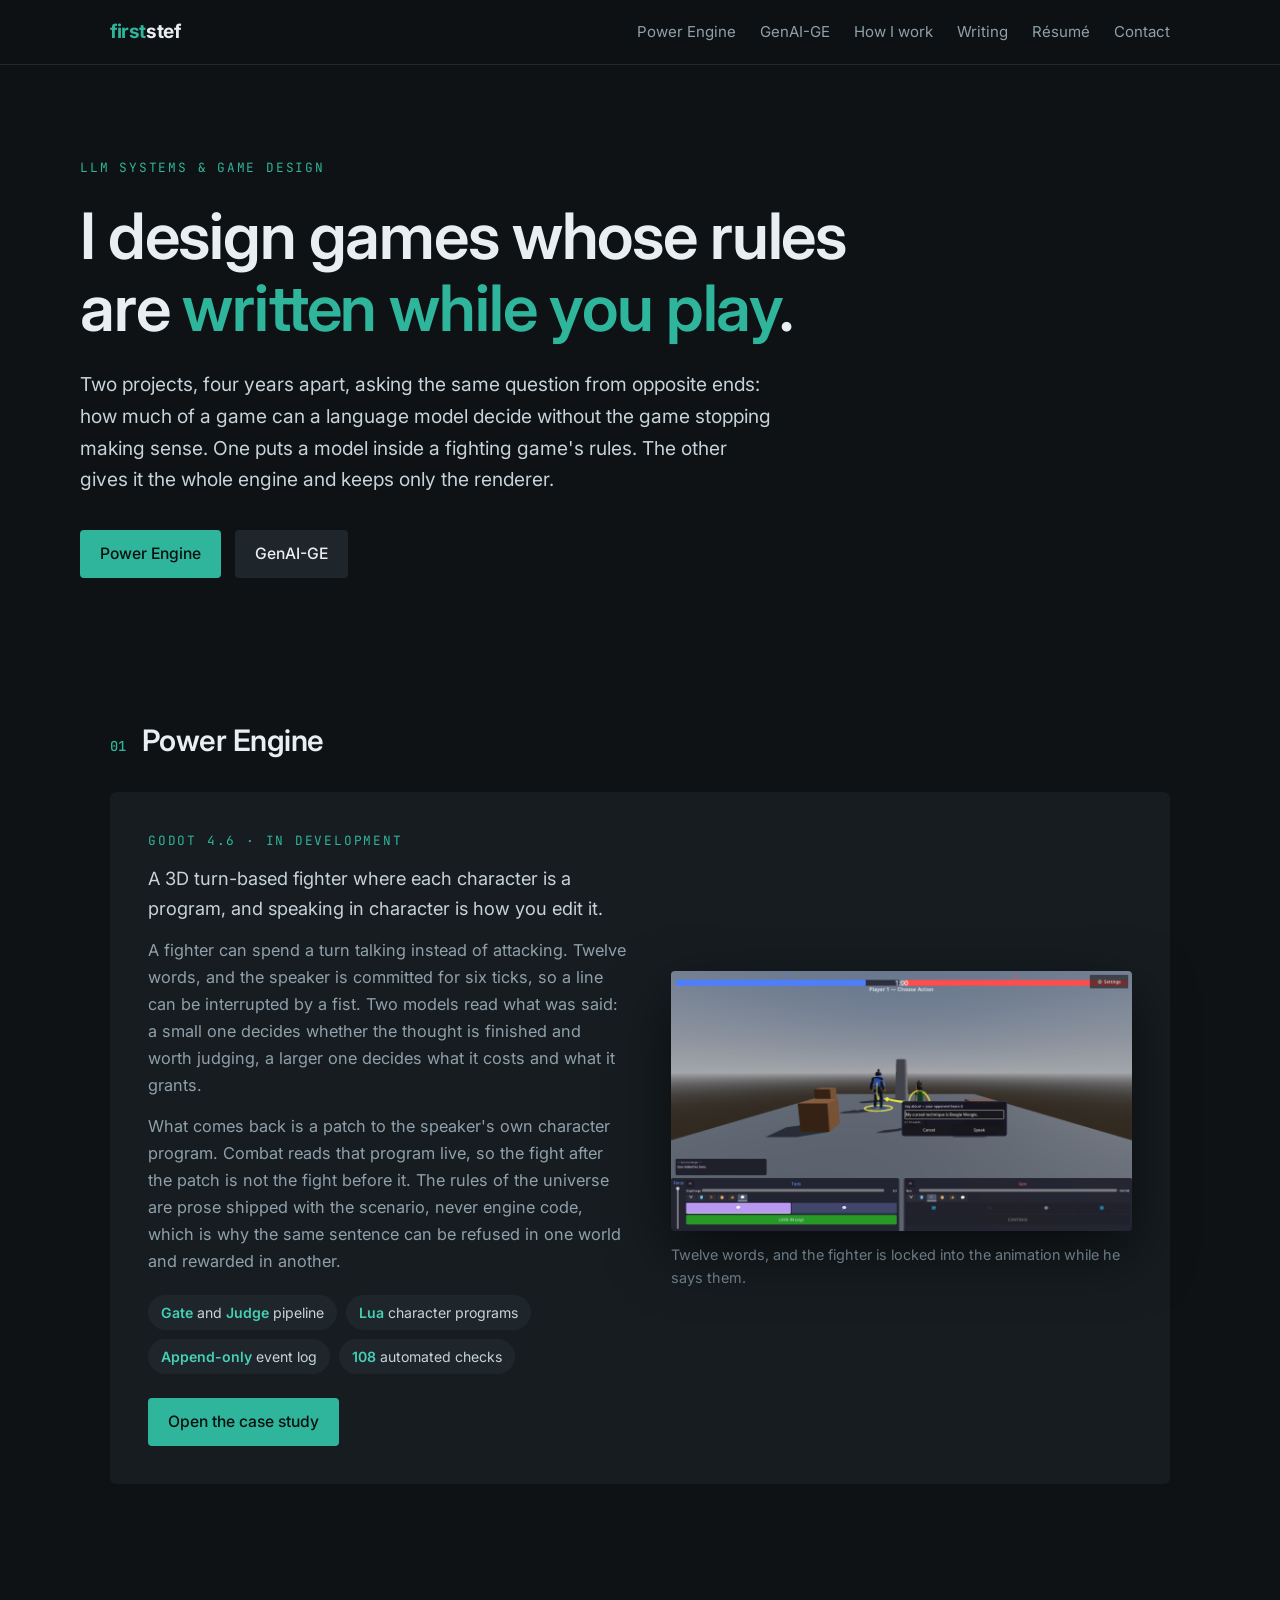
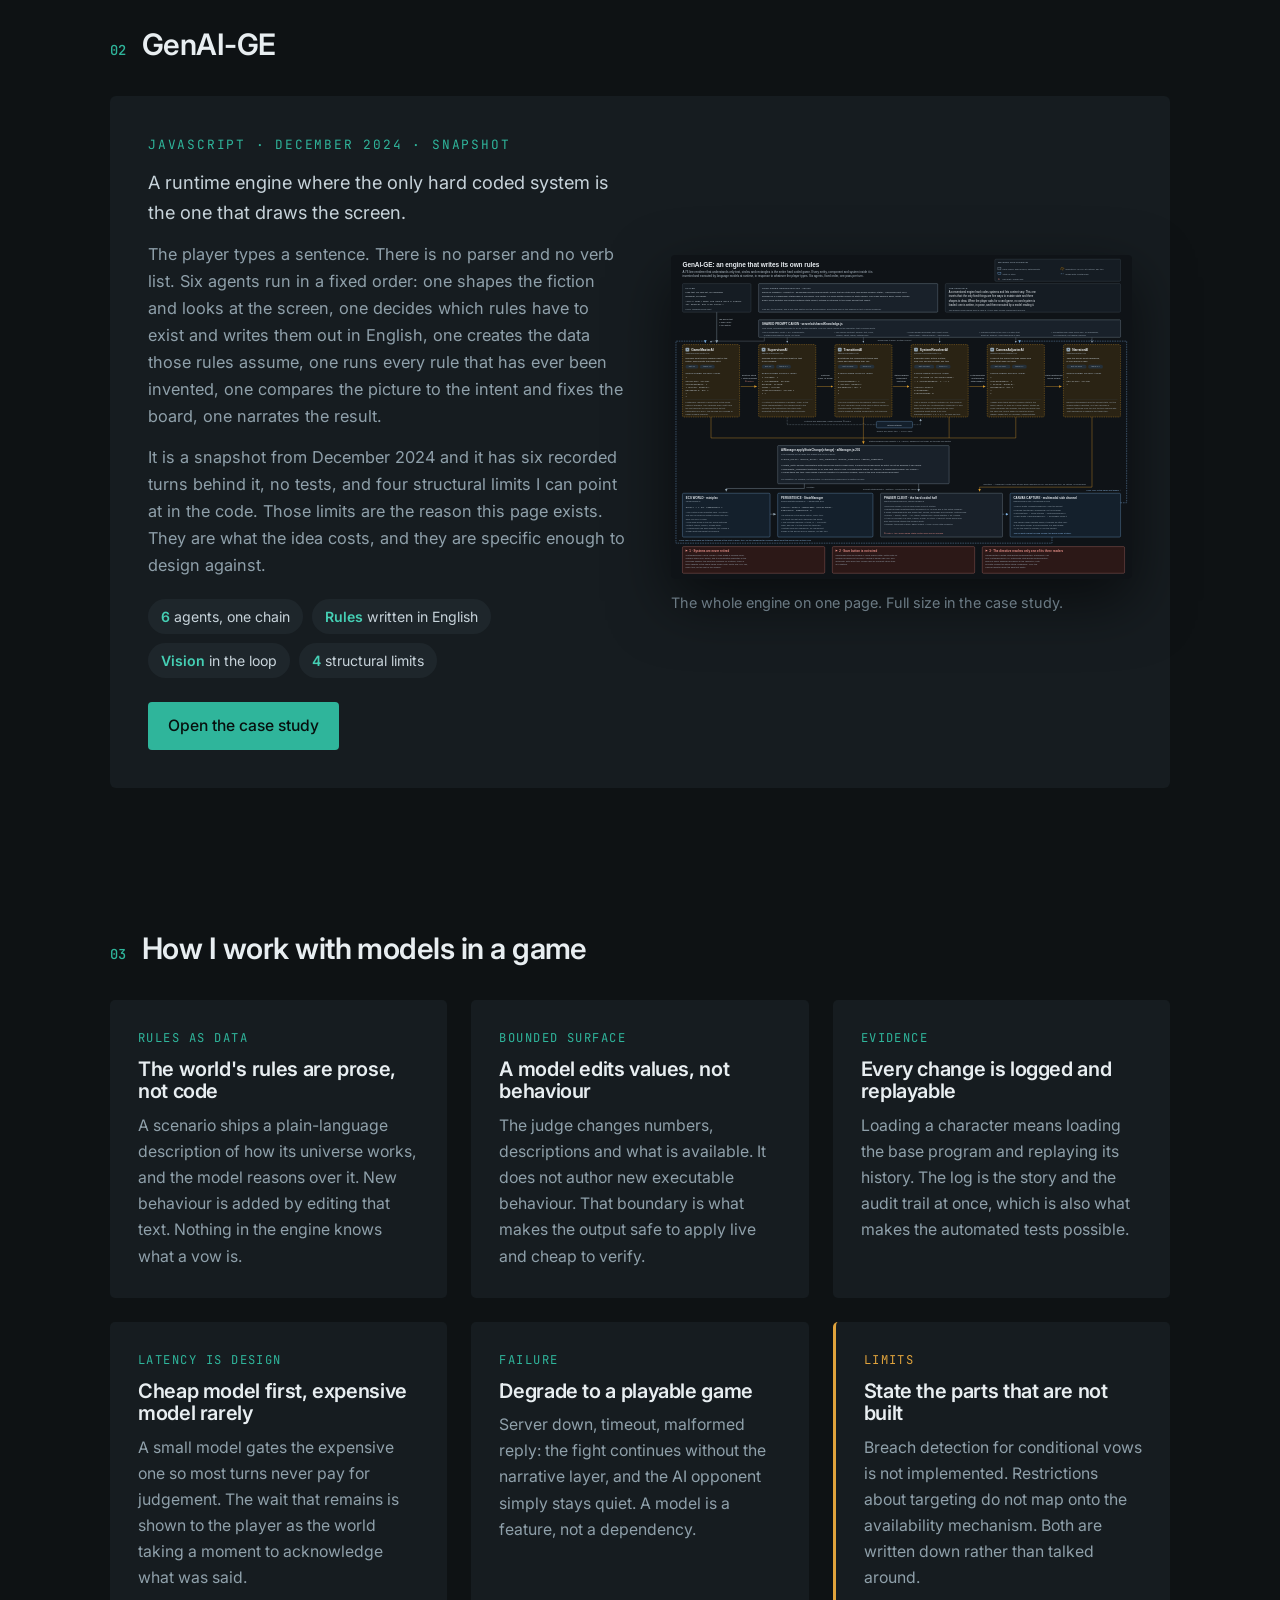
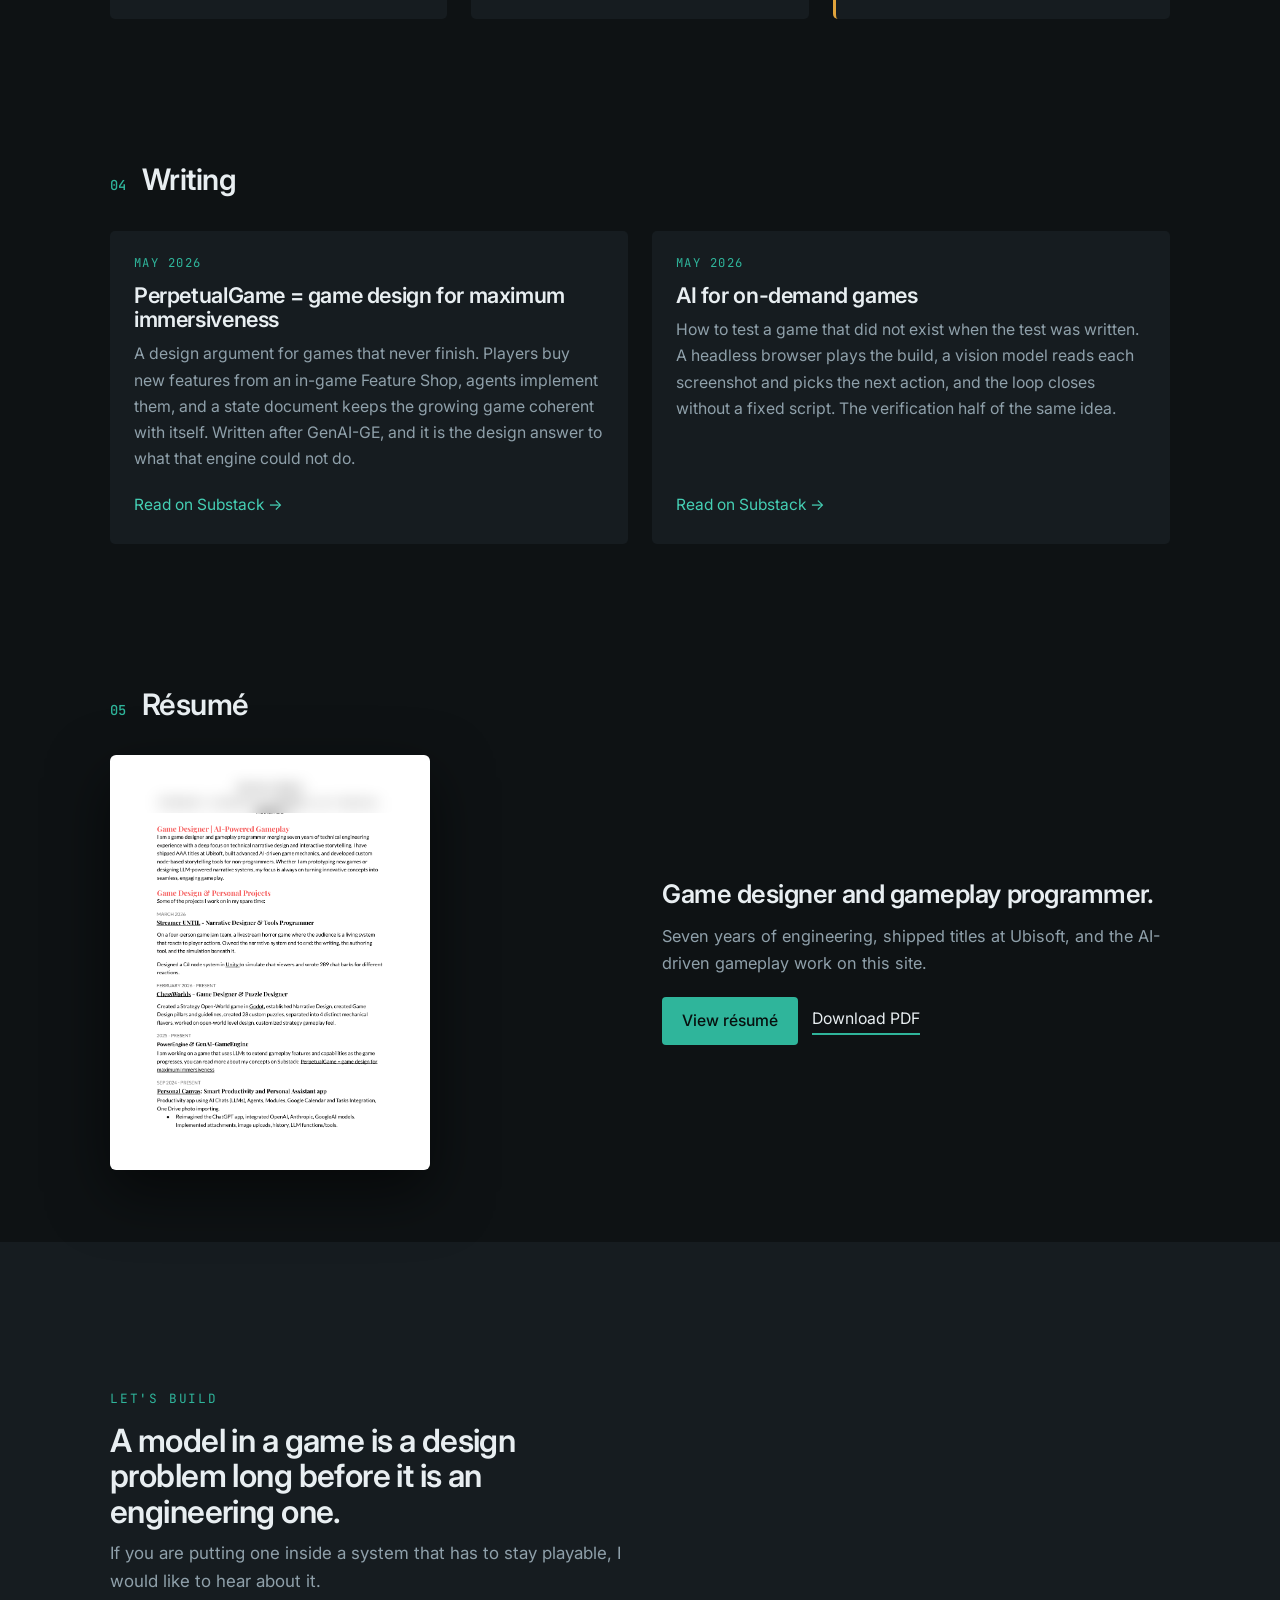
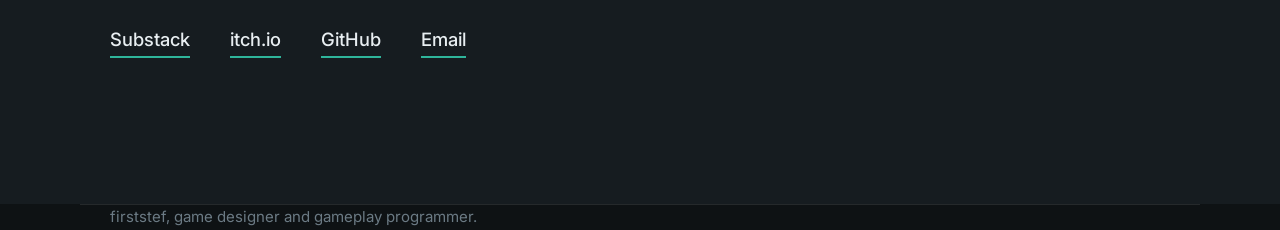
==== index.html @ dba8af65 "Initial commit: LLM and AI game design portfolio Two case studies. Power Engine, a turn-based fighte" ====
<!doctype html>
<html lang="en">
<head>
<meta charset="utf-8">
<meta name="viewport" content="width=device-width, initial-scale=1">
<title>firststef — LLM and AI game design</title>
<meta name="description" content="AI and LLM game design work by firststef. Power Engine, a fighter where a judge model rewrites a character mid fight, and GenAI-GE, a game engine where only rendering is hard coded.">
<link rel="icon" href="assets/favicon.svg" type="image/svg+xml">
<link rel="stylesheet" href="assets/style.css">
</head>
<body>

<div class="topbar">
  <div class="wrap">
    <span class="brand"><b>first</b>stef</span>
    <nav class="nav">
      <a href="#power-engine">Power Engine</a>
      <a href="#genai-ge">GenAI-GE</a>
      <a href="#approach">How I work</a>
      <a href="#writing">Writing</a>
      <a href="#resume">Résumé</a>
      <a href="#contact">Contact</a>
    </nav>
  </div>
</div>

<header class="hero wrap">
  <span class="kicker">LLM systems &amp; game design</span>
  <h1>I design games whose rules are <em>written while you play</em>.</h1>
  <p class="lede">Two projects, four years apart, asking the same question from opposite ends: how much of a game can a language model decide without the game stopping making sense. One puts a model inside a fighting game's rules. The other gives it the whole engine and keeps only the renderer.</p>
  <div class="cta">
    <a class="btn" href="power-engine/index.html">Power Engine</a>
    <a class="btn sub" href="genai-ge/index.html">GenAI-GE</a>
  </div>
</header>

<!-- 01 POWER ENGINE -->
<section id="power-engine">
  <div class="wrap">
    <div class="section-head"><span class="num">01</span><h2>Power Engine</h2></div>
    <div class="feature">
      <div class="ft-body">
        <span class="kicker">Godot 4.6 · in development</span>
        <p class="ft-lead">A 3D turn-based fighter where each character is a program, and speaking in character is how you edit it.</p>
        <p>A fighter can spend a turn talking instead of attacking. Twelve words, and the speaker is committed for six ticks, so a line can be interrupted by a fist. Two models read what was said: a small one decides whether the thought is finished and worth judging, a larger one decides what it costs and what it grants.</p>
        <p>What comes back is a patch to the speaker's own character program. Combat reads that program live, so the fight after the patch is not the fight before it. The rules of the universe are prose shipped with the scenario, never engine code, which is why the same sentence can be refused in one world and rewarded in another.</p>
        <div class="pill-row">
          <span class="pill"><b>Gate</b> and <b>Judge</b> pipeline</span>
          <span class="pill"><b>Lua</b> character programs</span>
          <span class="pill"><b>Append-only</b> event log</span>
          <span class="pill"><b>108</b> automated checks</span>
        </div>
        <a class="btn" href="power-engine/index.html">Open the case study</a>
      </div>
      <div class="ft-media">
        <img src="assets/img/power-engine/02-speech-input.png" alt="A fighter spends the turn speaking instead of attacking">
        <p class="ft-note">Twelve words, and the fighter is locked into the animation while he says them.</p>
      </div>
    </div>
  </div>
</section>

<!-- 02 GENAI-GE -->
<section id="genai-ge">
  <div class="wrap">
    <div class="section-head"><span class="num">02</span><h2>GenAI-GE</h2></div>
    <div class="feature">
      <div class="ft-body">
        <span class="kicker">JavaScript · December 2024 · snapshot</span>
        <p class="ft-lead">A runtime engine where the only hard coded system is the one that draws the screen.</p>
        <p>The player types a sentence. There is no parser and no verb list. Six agents run in a fixed order: one shapes the fiction and looks at the screen, one decides which rules have to exist and writes them out in English, one creates the data those rules assume, one runs every rule that has ever been invented, one compares the picture to the intent and fixes the board, one narrates the result.</p>
        <p>It is a snapshot from December 2024 and it has six recorded turns behind it, no tests, and four structural limits I can point at in the code. Those limits are the reason this page exists. They are what the idea costs, and they are specific enough to design against.</p>
        <div class="pill-row">
          <span class="pill"><b>6</b> agents, one chain</span>
          <span class="pill"><b>Rules</b> written in English</span>
          <span class="pill"><b>Vision</b> in the loop</span>
          <span class="pill"><b>4</b> structural limits</span>
        </div>
        <a class="btn" href="genai-ge/index.html">Open the case study</a>
      </div>
      <div class="ft-media">
        <a href="genai-ge/index.html"><img src="assets/img/genai-ge/architecture.svg" alt="Architecture map of the GenAI-GE six agent pipeline"></a>
        <p class="ft-note">The whole engine on one page. Full size in the case study.</p>
      </div>
    </div>
  </div>
</section>

<!-- 03 HOW I WORK -->
<section id="approach">
  <div class="wrap">
    <div class="section-head"><span class="num">03</span><h2>How I work with models in a game</h2></div>
    <div class="grid cols-3">

      <article class="panel">
        <div class="tag">Rules as data</div>
        <h3>The world's rules are prose, not code</h3>
        <p>A scenario ships a plain-language description of how its universe works, and the model reasons over it. New behaviour is added by editing that text. Nothing in the engine knows what a vow is.</p>
      </article>

      <article class="panel">
        <div class="tag">Bounded surface</div>
        <h3>A model edits values, not behaviour</h3>
        <p>The judge changes numbers, descriptions and what is available. It does not author new executable behaviour. That boundary is what makes the output safe to apply live and cheap to verify.</p>
      </article>

      <article class="panel">
        <div class="tag">Evidence</div>
        <h3>Every change is logged and replayable</h3>
        <p>Loading a character means loading the base program and replaying its history. The log is the story and the audit trail at once, which is also what makes the automated tests possible.</p>
      </article>

      <article class="panel">
        <div class="tag">Latency is design</div>
        <h3>Cheap model first, expensive model rarely</h3>
        <p>A small model gates the expensive one so most turns never pay for judgement. The wait that remains is shown to the player as the world taking a moment to acknowledge what was said.</p>
      </article>

      <article class="panel">
        <div class="tag">Failure</div>
        <h3>Degrade to a playable game</h3>
        <p>Server down, timeout, malformed reply: the fight continues without the narrative layer, and the AI opponent simply stays quiet. A model is a feature, not a dependency.</p>
      </article>

      <article class="panel limit">
        <div class="tag">Limits</div>
        <h3>State the parts that are not built</h3>
        <p>Breach detection for conditional vows is not implemented. Restrictions about targeting do not map onto the availability mechanism. Both are written down rather than talked around.</p>
      </article>

    </div>
  </div>
</section>

<!-- 04 WRITING -->
<section id="writing">
  <div class="wrap">
    <div class="section-head"><span class="num">04</span><h2>Writing</h2></div>
    <div class="grid cols-2">

      <article class="card">
        <div class="body">
          <div class="tag">May 2026</div>
          <h3>PerpetualGame = game design for maximum immersiveness</h3>
          <p>A design argument for games that never finish. Players buy new features from an in-game Feature Shop, agents implement them, and a state document keeps the growing game coherent with itself. Written after GenAI-GE, and it is the design answer to what that engine could not do.</p>
          <a class="go" href="https://stefanpetrovici.substack.com/p/perpetualgame-game-design-for-maximum" target="_blank" rel="noopener">Read on Substack</a>
        </div>
      </article>

      <article class="card">
        <div class="body">
          <div class="tag">May 2026</div>
          <h3>AI for on-demand games</h3>
          <p>How to test a game that did not exist when the test was written. A headless browser plays the build, a vision model reads each screenshot and picks the next action, and the loop closes without a fixed script. The verification half of the same idea.</p>
          <a class="go" href="https://stefanpetrovici.substack.com/p/ai-for-on-demand-games" target="_blank" rel="noopener">Read on Substack</a>
        </div>
      </article>

    </div>
  </div>
</section>

<!-- 05 RÉSUMÉ -->
<section id="resume">
  <div class="wrap">
    <div class="section-head"><span class="num">05</span><h2>Résumé</h2></div>
    <div class="split">
      <div class="media resume-media">
        <a class="doc-thumb" href="viewer.html?doc=docs/resume.pdf&amp;title=R%C3%A9sum%C3%A9">
          <img src="docs/thumbs/resume.png" alt="Résumé, first page">
        </a>
      </div>
      <div class="body">
        <h3>Game designer and gameplay programmer.</h3>
        <p>Seven years of engineering, shipped titles at Ubisoft, and the AI-driven gameplay work on this site.</p>
        <div class="cta">
          <a class="btn" href="viewer.html?doc=docs/resume.pdf&amp;title=R%C3%A9sum%C3%A9">View résumé</a>
          <a class="link" href="docs/resume.pdf" download>Download PDF</a>
        </div>
      </div>
    </div>
  </div>
</section>

<!-- CONTACT -->
<section id="contact" class="contact">
  <div class="wrap">
    <span class="kicker">Let's build</span>
    <h2>A model in a game is a design problem long before it is an engineering one.</h2>
    <p>If you are putting one inside a system that has to stay playable, I would like to hear about it.</p>
    <div class="cta">
      <a href="https://stefanpetrovici.substack.com" target="_blank" rel="noopener">Substack</a>
      <a href="https://firststef.itch.io" target="_blank" rel="noopener">itch.io</a>
      <a href="https://github.com/firststef" target="_blank" rel="noopener">GitHub</a>
      <a href="mailto:stefanpetrovici2006@gmail.com">Email</a>
    </div>
  </div>
</section>

<footer class="wrap">
  firststef, game designer and gameplay programmer.
</footer>

</body>
</html>
---- assets/style.css ----
/* firststef — LLM and AI game design portfolio
   cool graphite, one signal-teal accent, amber reserved for limits. sans headings,
   monospace for anything mechanical. same structure as the narrative portfolio, cold instead of warm. */
@import url('https://fonts.googleapis.com/css2?family=Inter:wght@400;500;600;700&family=JetBrains+Mono:wght@400;500&display=swap');

:root{
  --bg:#0e1214;          /* cold near-black */
  --bg-2:#161c20;        /* panel */
  --bg-3:#1e262b;        /* raised panel / secondary button */
  --ink:#e8eef1;
  --ink-2:#c7d3da;
  --muted:#8fa0aa;
  --faint:#6b7a84;
  --accent:#2fb59b;      /* signal teal */
  --accent-2:#45cfb4;
  --amber:#e0a33c;       /* limits and costs only */
  --hair:rgba(232,238,241,.10);
  --shadow:0 22px 60px rgba(0,0,0,.55);
  --maxw:1120px;
  --mono:'JetBrains Mono',Consolas,'Cascadia Mono',monospace;
}

*{box-sizing:border-box;}
html{scroll-behavior:smooth;}
body{
  margin:0;background:var(--bg);color:var(--ink);
  font-family:Inter,'Segoe UI','Helvetica Neue',Arial,sans-serif;
  font-size:1.06rem;line-height:1.65;
  -webkit-font-smoothing:antialiased;
}
img{max-width:100%;display:block;}
a{color:var(--accent-2);text-decoration:none;transition:color .15s;}
a:hover{color:#6fe3cb;}
h1,h2,h3{font-weight:600;line-height:1.12;letter-spacing:-.018em;margin:0;}
.kicker{font-family:var(--mono);font-size:.8rem;letter-spacing:.14em;text-transform:uppercase;color:var(--accent);}
.wrap{max-width:var(--maxw);margin:0 auto;padding:0 30px;}
section{padding:72px 0;}
code,.mono{font-family:var(--mono);font-size:.9em;color:var(--ink-2);}

/* top bar */
.topbar{position:sticky;top:0;z-index:20;background:rgba(14,18,20,.86);backdrop-filter:blur(9px);
  border-bottom:1px solid var(--hair);}
.topbar .wrap{display:flex;align-items:center;gap:24px;height:64px;}
.brand{font-weight:700;font-size:1.2rem;letter-spacing:-.02em;color:var(--ink);}
.brand b{color:var(--accent);font-weight:700;}
.nav{margin-left:auto;display:flex;gap:24px;}
.nav a{font-size:.94rem;color:var(--muted);}
.nav a:hover{color:var(--accent-2);}

/* hero */
.hero{padding:92px 0 74px;}
.hero .kicker{margin-bottom:22px;display:block;}
.hero h1{font-size:clamp(2.5rem,5.4vw,4rem);font-weight:600;max-width:19ch;color:var(--ink);}
.hero h1 em{font-style:normal;color:var(--accent);}
.hero .lede{font-size:1.2rem;color:var(--ink-2);max-width:58ch;margin:26px 0 34px;}
.cta{display:flex;gap:14px;flex-wrap:wrap;align-items:center;}

/* buttons */
.btn{font-size:.98rem;font-weight:500;padding:11px 20px;border-radius:4px;
  background:var(--accent);color:#07100e;display:inline-block;transition:background .15s;}
.btn:hover{background:var(--accent-2);color:#07100e;}
.btn.sub{background:var(--bg-3);color:var(--ink);}
.btn.sub:hover{background:#28333a;color:var(--ink);}
.link{font-size:.99rem;color:var(--ink);border-bottom:2px solid var(--accent);padding-bottom:1px;}
.link:hover{color:var(--accent-2);}

/* section headings */
.section-head{display:flex;align-items:baseline;gap:16px;margin-bottom:34px;}
.section-head .num{font-family:var(--mono);color:var(--accent);font-size:.86rem;font-weight:500;}
.section-head h2{font-size:1.85rem;color:var(--ink);}

/* cards */
.grid{display:grid;gap:24px;}
.grid.cols-3{grid-template-columns:repeat(3,1fr);}
.grid.cols-2{grid-template-columns:repeat(2,1fr);}
.card{background:var(--bg-2);border-radius:5px;overflow:hidden;display:flex;flex-direction:column;
  transition:transform .18s ease, box-shadow .18s ease;}
.card:hover{transform:translateY(-4px);box-shadow:var(--shadow);}
.card .thumb{aspect-ratio:16/10;overflow:hidden;background:#070a0b;}
.card .thumb img{width:100%;height:100%;object-fit:cover;object-position:top center;}
.card .body{padding:22px 24px 26px;display:flex;flex-direction:column;flex:1;}
.card .tag{font-family:var(--mono);font-size:.76rem;letter-spacing:.12em;text-transform:uppercase;
  color:var(--accent);margin-bottom:10px;}
.card h3{font-size:1.35rem;color:var(--ink);margin-bottom:10px;}
.card p{font-size:.99rem;color:var(--muted);margin:0 0 20px;flex:1;}
.card .go{font-size:.97rem;color:var(--accent-2);}
.card .go::after{content:" \2192";}

/* feature block */
.feature{display:grid;grid-template-columns:1.02fr .98fr;gap:44px;align-items:center;
  background:var(--bg-2);border-radius:6px;padding:38px;}
.feature .ft-body .kicker{margin-bottom:12px;display:block;}
.feature .ft-body h3{font-size:1.6rem;color:var(--ink);margin:6px 0 14px;}
.feature .ft-body .ft-lead{color:var(--ink-2);font-size:1.14rem;margin:4px 0 14px;}
.feature .ft-body p{color:var(--muted);margin:0 0 15px;font-size:1.02rem;}
.feature .ft-media img{border-radius:4px;box-shadow:var(--shadow);}
.pill-row{display:flex;flex-wrap:wrap;gap:9px;margin:20px 0 24px;}
.pill{font-size:.88rem;color:var(--ink-2);background:var(--bg-3);padding:6px 13px;border-radius:20px;}
.pill b{color:var(--accent-2);font-weight:600;}
.ft-note{font-size:.9rem;color:var(--faint);margin-top:12px;}

/* split */
.split{display:grid;grid-template-columns:1fr 1fr;gap:44px;align-items:center;}
.split .media{display:flex;flex-direction:column;gap:16px;}
.split .media img{border-radius:4px;box-shadow:var(--shadow);}
.split h3{font-size:1.6rem;color:var(--ink);margin-bottom:14px;}
.split p{color:var(--muted);margin:0 0 20px;font-size:1.02rem;}

/* panels */
.panel{background:var(--bg-2);padding:28px 28px;border-radius:5px;}
.panel .tag{font-family:var(--mono);font-size:.76rem;letter-spacing:.12em;text-transform:uppercase;
  color:var(--accent);margin-bottom:10px;}
.panel h3{font-size:1.25rem;color:var(--ink);margin-bottom:10px;}
.panel p{margin:0;color:var(--muted);font-size:.99rem;}
.panel.limit{border-left:3px solid var(--amber);}
.panel.limit .tag{color:var(--amber);}

/* step flow: the pipeline, drawn without code */
.steps{display:grid;gap:0;margin:8px 0 6px;}
.step{display:grid;grid-template-columns:38px 1fr;gap:18px;padding:0 0 22px;position:relative;}
.step:last-child{padding-bottom:0;}
.step::before{content:"";position:absolute;left:18px;top:34px;bottom:0;width:1px;background:var(--hair);}
.step:last-child::before{display:none;}
.step .n{width:38px;height:38px;border-radius:50%;background:var(--bg-3);color:var(--accent);
  font-family:var(--mono);font-size:.86rem;display:flex;align-items:center;justify-content:center;
  position:relative;z-index:1;}
.step.llm .n{background:#26211a;color:var(--amber);}
.step h4{font-size:1.05rem;font-weight:600;color:var(--ink);margin:6px 0 6px;}
.step p{margin:0;color:var(--muted);font-size:.99rem;}
.step .who{font-family:var(--mono);font-size:.78rem;letter-spacing:.1em;text-transform:uppercase;
  color:var(--faint);margin-top:7px;}

/* data list, for measured numbers */
.facts{display:grid;grid-template-columns:repeat(3,1fr);gap:1px;background:var(--hair);
  border-radius:5px;overflow:hidden;margin:26px 0 0;}
.fact{background:var(--bg-2);padding:22px 22px;}
.fact b{display:block;font-family:var(--mono);font-size:1.5rem;font-weight:500;color:var(--accent);
  letter-spacing:-.01em;margin-bottom:4px;}
.fact span{font-size:.92rem;color:var(--muted);}

/* contact */
.contact{background:var(--bg-2);}
.contact .wrap{padding:74px 30px;}
.contact .kicker{display:block;margin-bottom:14px;}
.contact h2{font-size:2rem;color:var(--ink);max-width:24ch;margin-bottom:10px;}
.contact p{color:var(--muted);max-width:50ch;margin:0 0 28px;}
.contact .cta a{font-size:1.15rem;font-weight:500;color:var(--ink);
  border-bottom:2px solid var(--accent);padding-bottom:2px;margin-right:26px;}
.contact .cta a:hover{color:var(--accent-2);}

footer{padding:30px 0 46px;color:var(--faint);font-size:.94rem;border-top:1px solid var(--hair);margin-top:20px;}

/* viewer page */
.vbar{position:sticky;top:0;z-index:10;display:flex;align-items:center;gap:20px;
  height:62px;padding:0 26px;background:var(--bg-2);}
.vbar .vtitle{color:var(--ink-2);font-size:.98rem;}
.vbar .vspace{margin-left:auto;}
.vframe{display:block;width:100%;height:calc(100vh - 62px);border:0;background:#2c3237;}
body.vpage{overflow:hidden;height:100vh;}
.vfallback{padding:60px 26px;text-align:center;color:var(--muted);}

/* case study page */
.case-hero{padding:54px 0 8px;}
.case-hero .kicker{display:block;margin-bottom:14px;}
.case-hero h1{font-size:clamp(2.2rem,4.6vw,3.2rem);color:var(--ink);}
.case-hero .lede{font-size:1.18rem;color:var(--ink-2);max-width:62ch;margin-top:20px;}
.case-hero .team{color:var(--faint);margin-top:14px;font-size:.98rem;}
.prose{max-width:66ch;}
.prose p{color:var(--ink-2);margin:0 0 16px;font-size:1.06rem;}
.prose strong{color:var(--ink);font-weight:600;}
.prose ul{padding-left:20px;margin:0 0 16px;color:var(--ink-2);}
.prose li{margin:8px 0;}
.lead-q{font-size:1.4rem;line-height:1.36;font-weight:500;color:var(--ink);
  border-left:3px solid var(--accent);padding-left:22px;margin:0 0 26px;max-width:30ch;}
.doc-figure{margin:26px 0 0;display:block;}
.doc-figure img{width:100%;border-radius:4px;box-shadow:var(--shadow);}
.doc-figure figcaption{color:var(--faint);font-size:.95rem;margin-top:12px;}
.shots{display:flex;flex-direction:column;gap:26px;margin-top:8px;}
.shots figure{margin:0;}
.shots img{width:100%;border-radius:4px;box-shadow:var(--shadow);}
.shots figcaption{color:var(--faint);font-size:.95rem;margin-top:10px;max-width:76ch;}
.shots figcaption b{color:var(--ink-2);font-weight:600;}

/* wide diagram figure, scrolls on narrow screens */
.diagram{margin:26px 0 0;background:#0f1317;border-radius:5px;overflow-x:auto;}
.diagram img{min-width:900px;width:100%;border-radius:5px;}
.diagram-note{color:var(--faint);font-size:.95rem;margin-top:12px;}

/* resume thumbnail card */
.resume-media{align-items:flex-start;}
.doc-thumb{display:block;max-width:320px;border-radius:6px;overflow:hidden;background:#070a0b;
  box-shadow:var(--shadow);transition:transform .18s ease;}
.doc-thumb:hover{transform:translateY(-4px);}
.doc-thumb img{width:100%;display:block;border-radius:0;box-shadow:none;}

@media (max-width:840px){
  body{font-size:1.02rem;}
  .nav{display:none;}
  .grid.cols-3,.grid.cols-2{grid-template-columns:1fr;}
  .feature,.split{grid-template-columns:1fr;}
  .feature{padding:24px;}
  .feature .ft-media{order:-1;}
  .facts{grid-template-columns:1fr;}
}
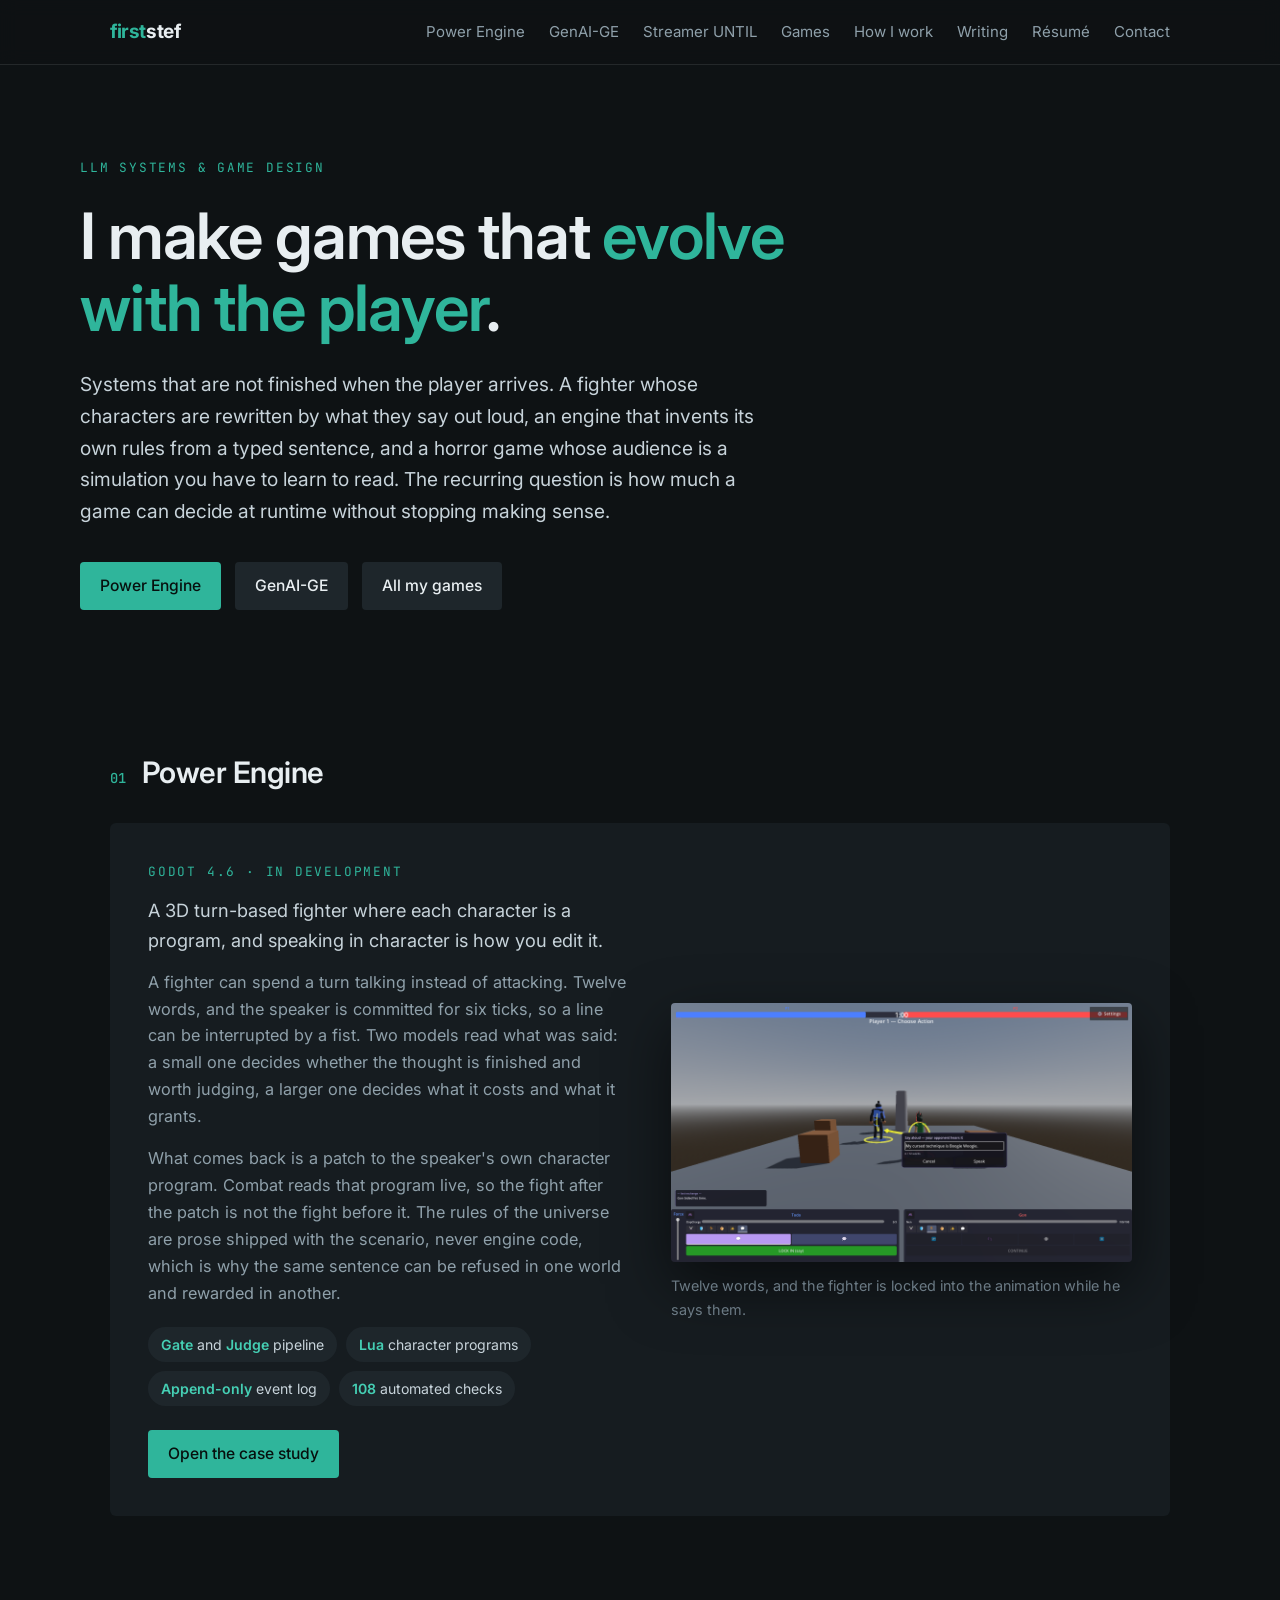
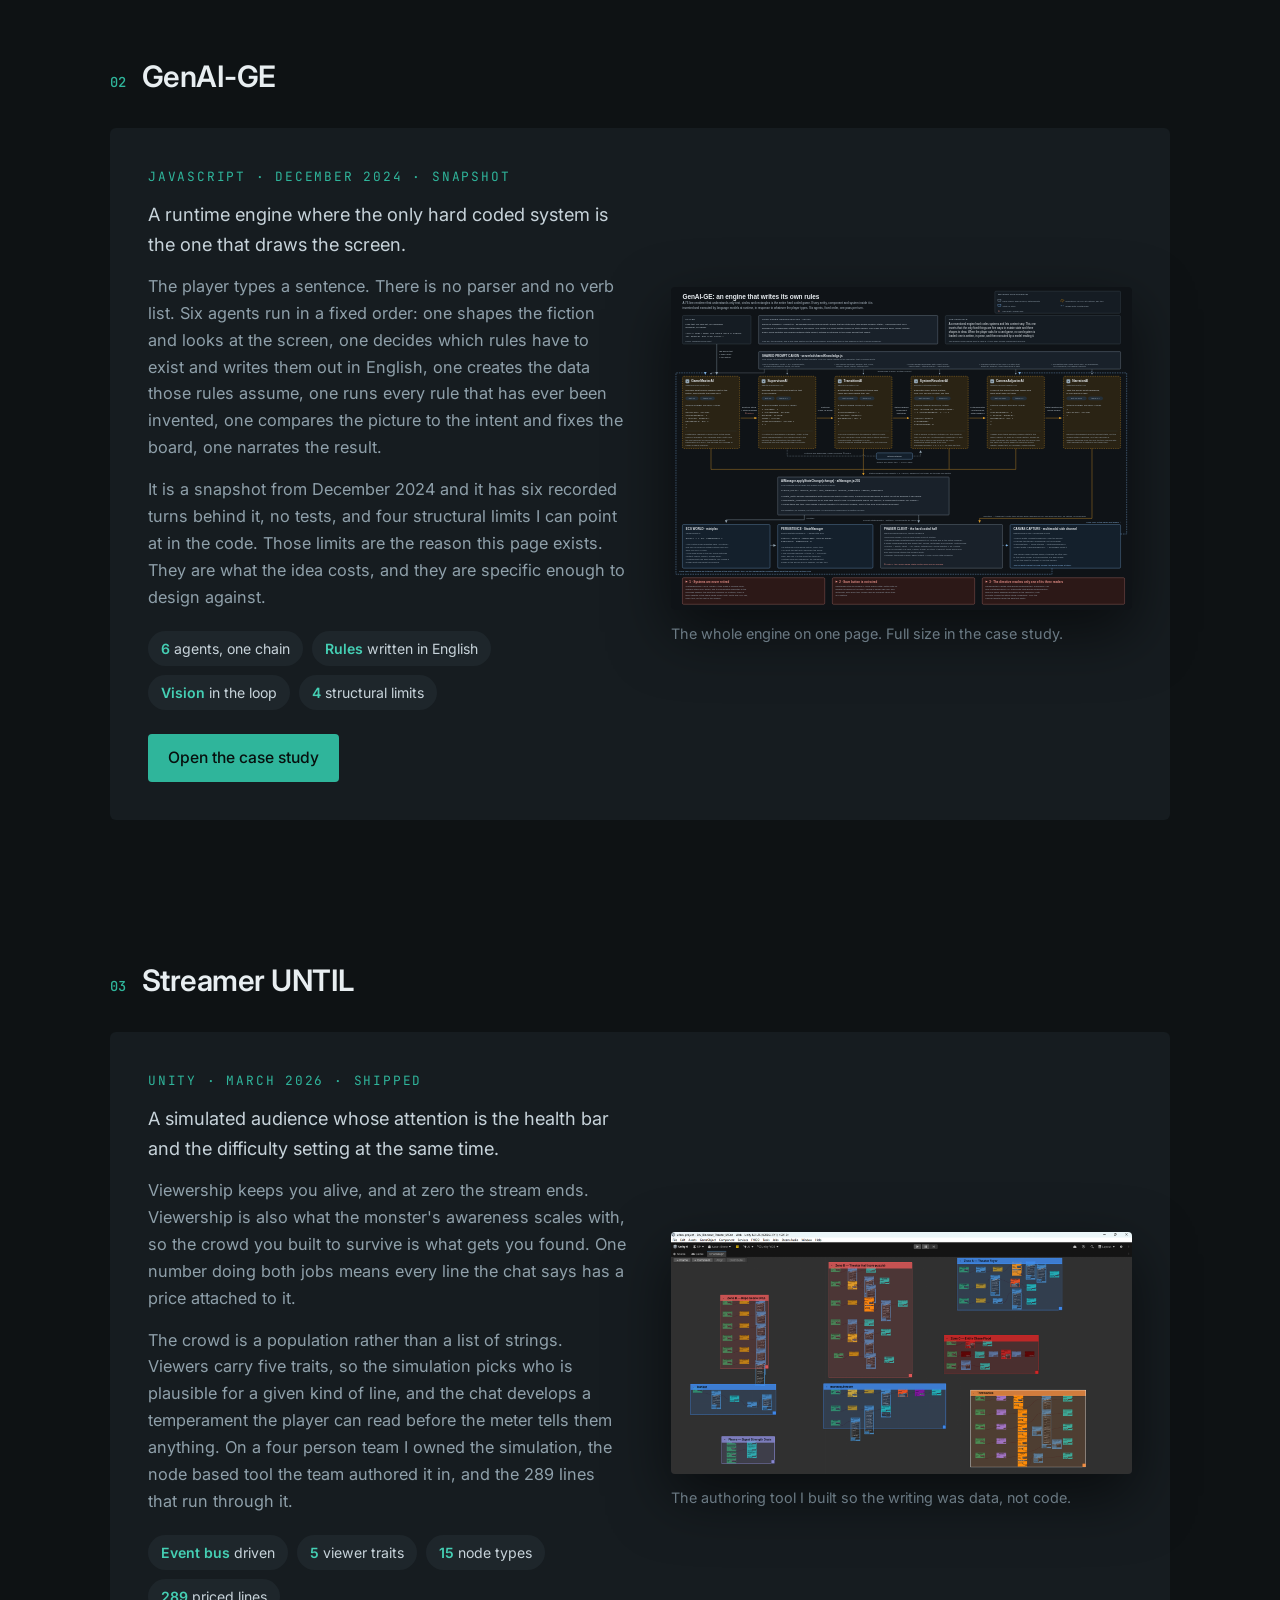
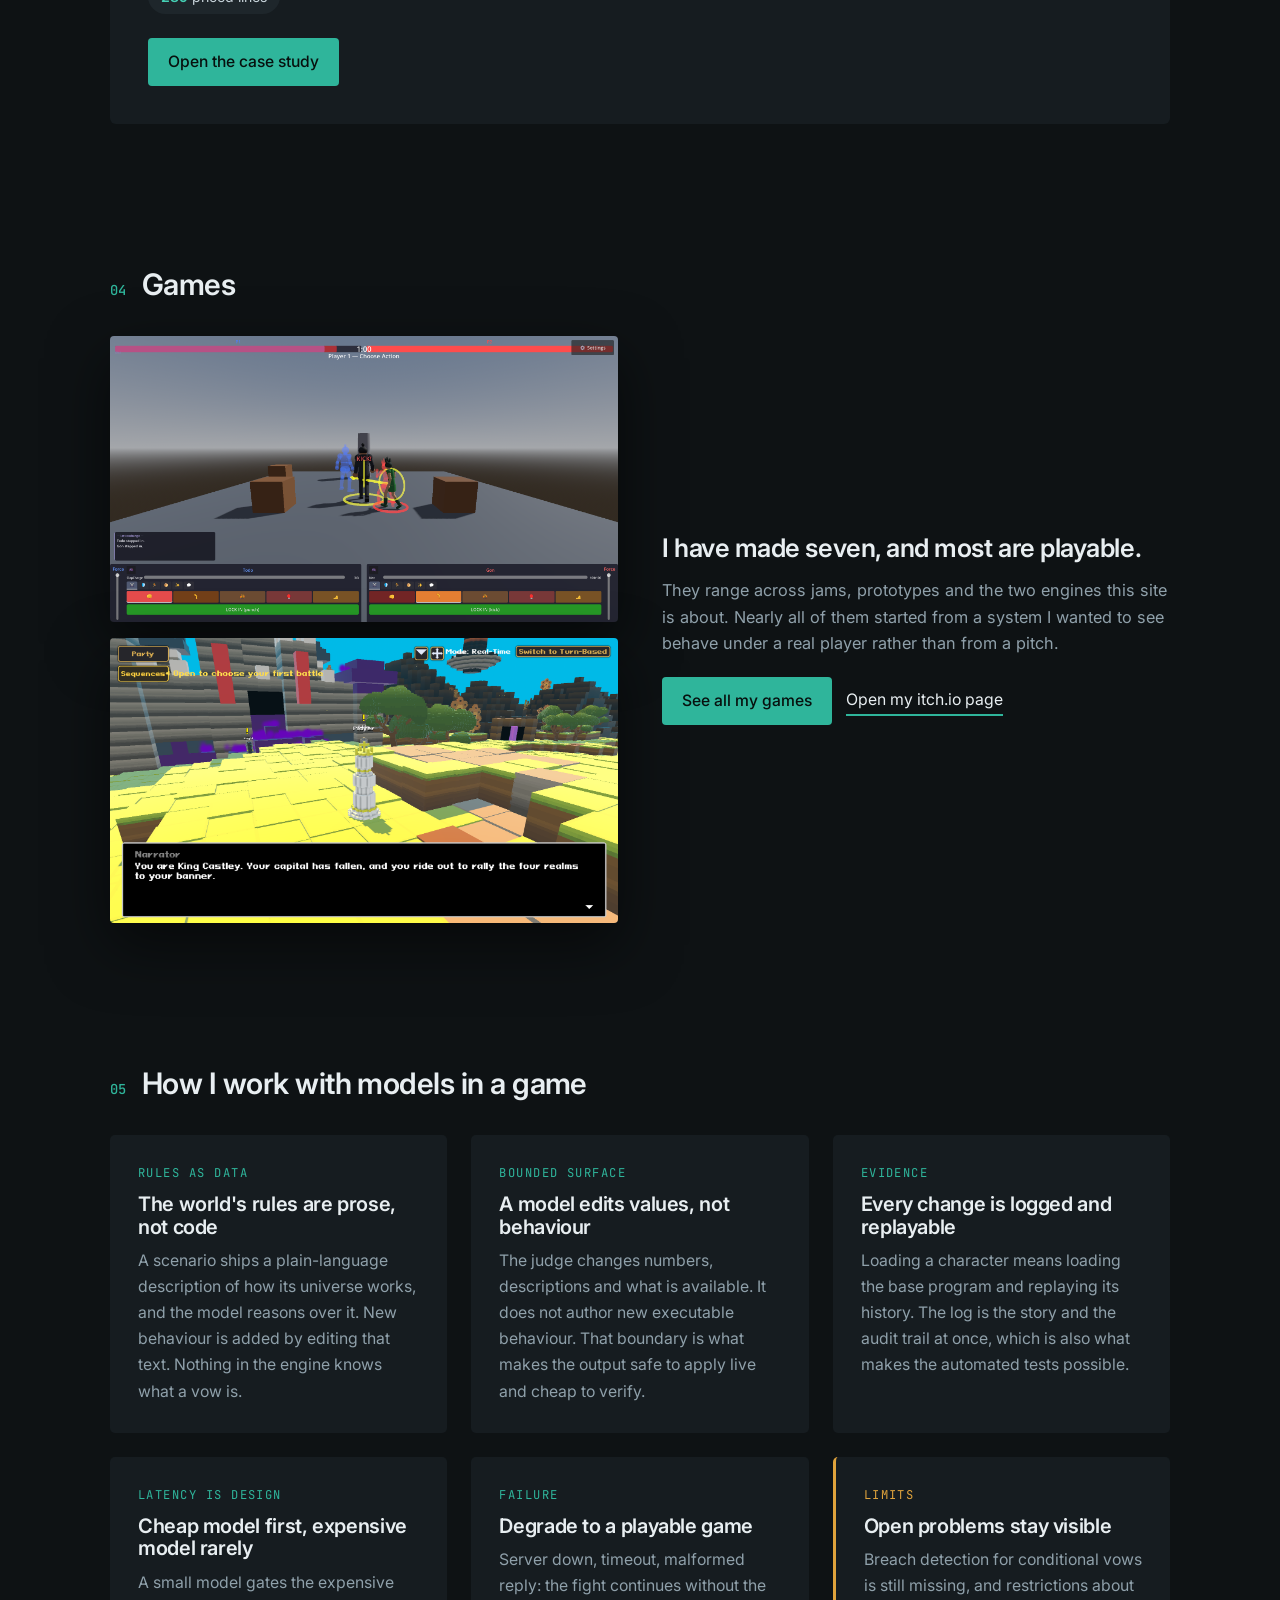
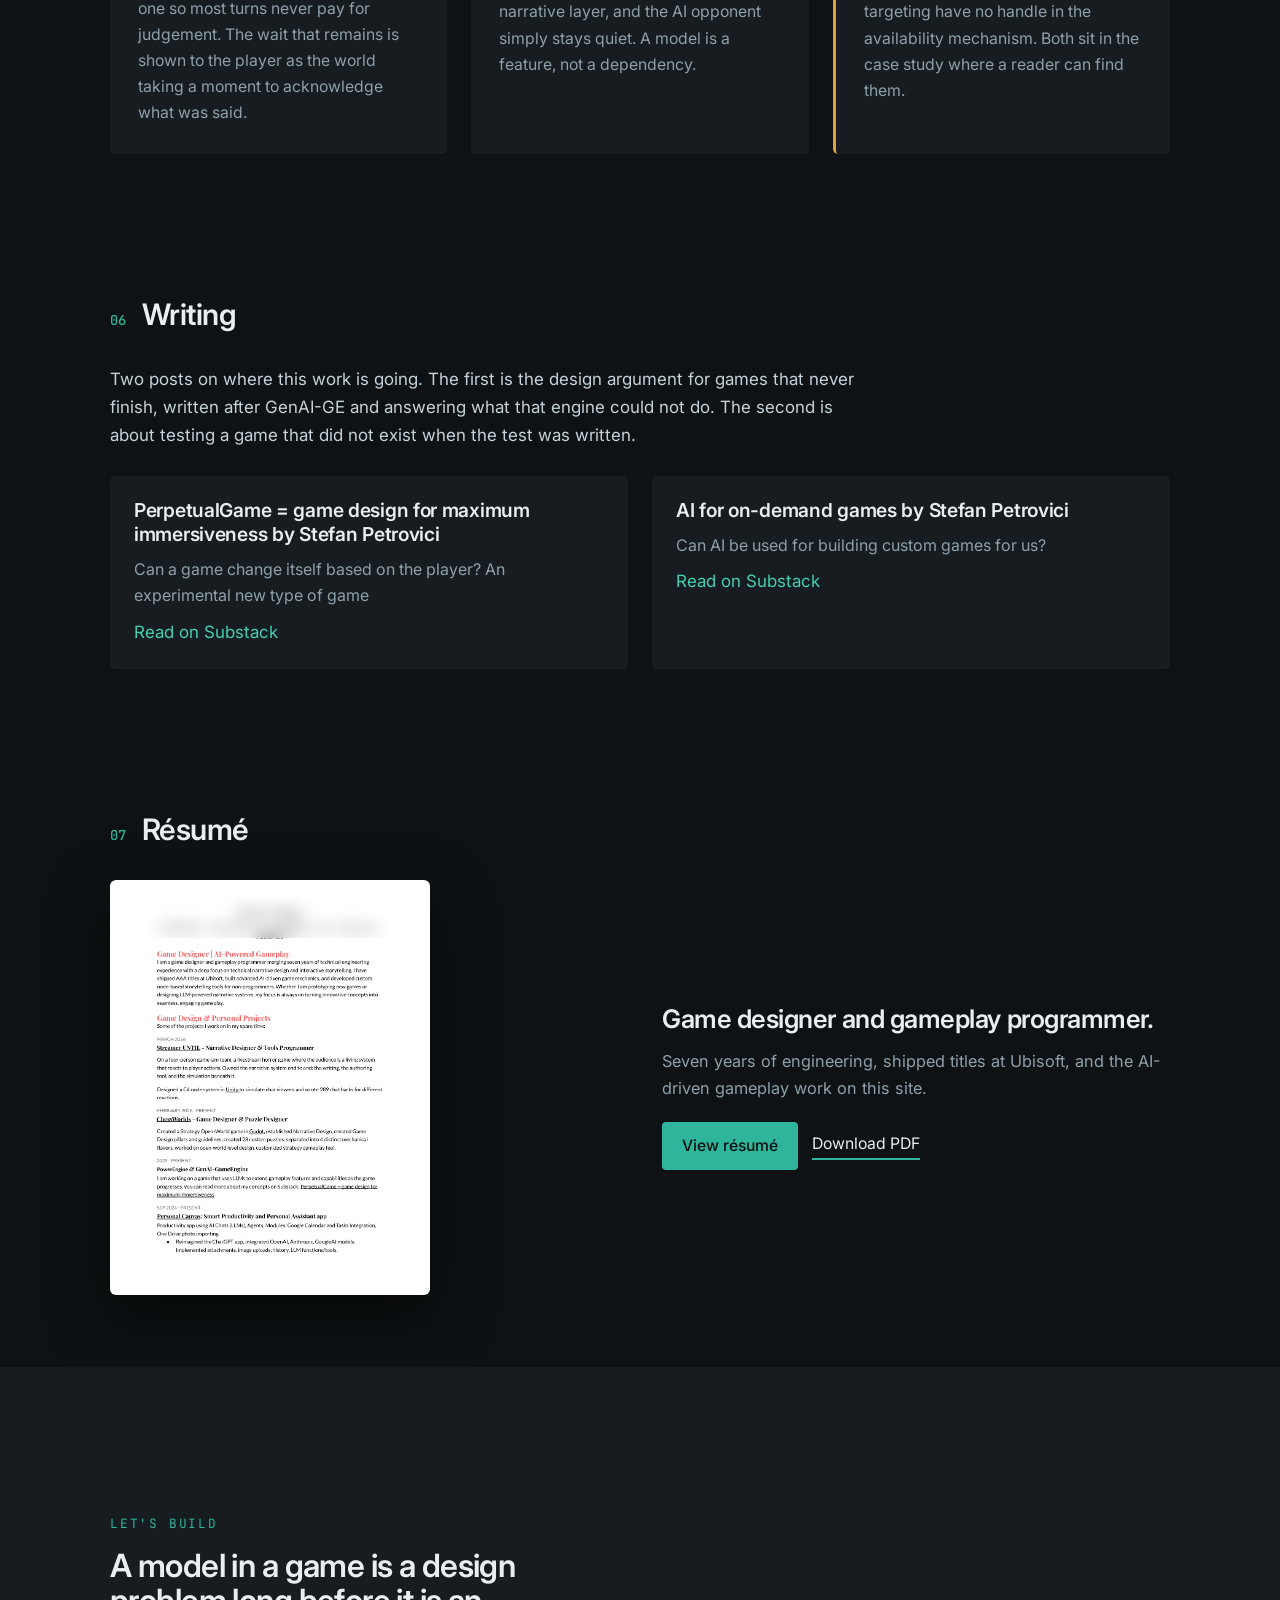
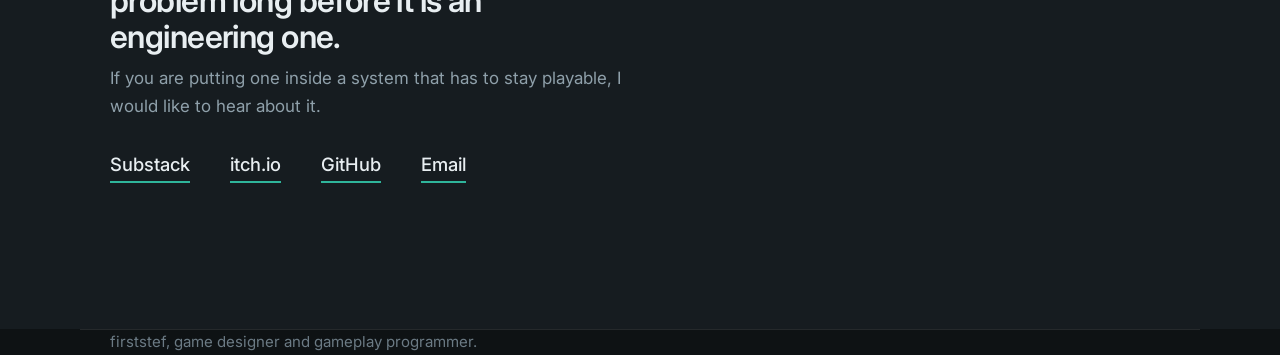
==== commit a0315274: "Add games page, Streamer UNTIL case study, and image lightbox New games page covering all seven titl" ====
--- a/index.html
+++ b/index.html
@@ -3,8 +3,8 @@
 <head>
 <meta charset="utf-8">
 <meta name="viewport" content="width=device-width, initial-scale=1">
-<title>firststef — LLM and AI game design</title>
-<meta name="description" content="AI and LLM game design work by firststef. Power Engine, a fighter where a judge model rewrites a character mid fight, and GenAI-GE, a game engine where only rendering is hard coded.">
+<title>firststef · LLM and AI game design</title>
+<meta name="description" content="AI and LLM game design work by firststef. Power Engine, a fighter where a judge model rewrites a character mid fight; GenAI-GE, an engine where only rendering is hard coded; and Streamer UNTIL, a horror game run by a simulated crowd.">
 <link rel="icon" href="assets/favicon.svg" type="image/svg+xml">
 <link rel="stylesheet" href="assets/style.css">
 </head>
@@ -16,6 +16,8 @@
     <nav class="nav">
       <a href="#power-engine">Power Engine</a>
       <a href="#genai-ge">GenAI-GE</a>
+      <a href="#until">Streamer UNTIL</a>
+      <a href="games.html">Games</a>
       <a href="#approach">How I work</a>
       <a href="#writing">Writing</a>
       <a href="#resume">Résumé</a>
@@ -26,11 +28,12 @@
 
 <header class="hero wrap">
   <span class="kicker">LLM systems &amp; game design</span>
-  <h1>I design games whose rules are <em>written while you play</em>.</h1>
-  <p class="lede">Two projects, four years apart, asking the same question from opposite ends: how much of a game can a language model decide without the game stopping making sense. One puts a model inside a fighting game's rules. The other gives it the whole engine and keeps only the renderer.</p>
+  <h1>I make games that <em>evolve with the player</em>.</h1>
+  <p class="lede">Systems that are not finished when the player arrives. A fighter whose characters are rewritten by what they say out loud, an engine that invents its own rules from a typed sentence, and a horror game whose audience is a simulation you have to learn to read. The recurring question is how much a game can decide at runtime without stopping making sense.</p>
   <div class="cta">
     <a class="btn" href="power-engine/index.html">Power Engine</a>
     <a class="btn sub" href="genai-ge/index.html">GenAI-GE</a>
+    <a class="btn sub" href="games.html">All my games</a>
   </div>
 </header>
 
@@ -86,10 +89,57 @@
   </div>
 </section>
 
-<!-- 03 HOW I WORK -->
+<!-- 03 STREAMER UNTIL -->
+<section id="until">
+  <div class="wrap">
+    <div class="section-head"><span class="num">03</span><h2>Streamer UNTIL</h2></div>
+    <div class="feature">
+      <div class="ft-body">
+        <span class="kicker">Unity · March 2026 · shipped</span>
+        <p class="ft-lead">A simulated audience whose attention is the health bar and the difficulty setting at the same time.</p>
+        <p>Viewership keeps you alive, and at zero the stream ends. Viewership is also what the monster's awareness scales with, so the crowd you built to survive is what gets you found. One number doing both jobs means every line the chat says has a price attached to it.</p>
+        <p>The crowd is a population rather than a list of strings. Viewers carry five traits, so the simulation picks who is plausible for a given kind of line, and the chat develops a temperament the player can read before the meter tells them anything. On a four person team I owned the simulation, the node based tool the team authored it in, and the 289 lines that run through it.</p>
+        <div class="pill-row">
+          <span class="pill"><b>Event bus</b> driven</span>
+          <span class="pill"><b>5</b> viewer traits</span>
+          <span class="pill"><b>15</b> node types</span>
+          <span class="pill"><b>289</b> priced lines</span>
+        </div>
+        <a class="btn" href="until/index.html">Open the case study</a>
+      </div>
+      <div class="ft-media">
+        <img src="assets/img/until/chatgraph-overview.png" alt="The whole chat graph in the node editor, organised into framed zones">
+        <p class="ft-note">The authoring tool I built so the writing was data, not code.</p>
+      </div>
+    </div>
+  </div>
+</section>
+
+<!-- 04 GAMES -->
+<section id="games">
+  <div class="wrap">
+    <div class="section-head"><span class="num">04</span><h2>Games</h2></div>
+    <div class="split">
+      <div class="media">
+        <img src="assets/img/power-engine/01-combat-loop.png" alt="PowerEngine, two fighters mid match with prediction ghosts">
+        <img src="assets/img/chessworlds-shot1.png" alt="Chess Worlds, the king and the narrator">
+      </div>
+      <div class="body">
+        <h3>I have made seven, and most are playable.</h3>
+        <p>They range across jams, prototypes and the two engines this site is about. Nearly all of them started from a system I wanted to see behave under a real player rather than from a pitch.</p>
+        <div class="cta">
+          <a class="btn" href="games.html">See all my games</a>
+          <a class="link" href="https://firststef.itch.io" target="_blank" rel="noopener">Open my itch.io page</a>
+        </div>
+      </div>
+    </div>
+  </div>
+</section>
+
+<!-- 05 HOW I WORK -->
 <section id="approach">
   <div class="wrap">
-    <div class="section-head"><span class="num">03</span><h2>How I work with models in a game</h2></div>
+    <div class="section-head"><span class="num">05</span><h2>How I work with models in a game</h2></div>
     <div class="grid cols-3">
 
       <article class="panel">
@@ -124,46 +174,36 @@
 
       <article class="panel limit">
         <div class="tag">Limits</div>
-        <h3>State the parts that are not built</h3>
-        <p>Breach detection for conditional vows is not implemented. Restrictions about targeting do not map onto the availability mechanism. Both are written down rather than talked around.</p>
-      </article>
-
-    </div>
-  </div>
-</section>
-
-<!-- 04 WRITING -->
+        <h3>Open problems stay visible</h3>
+        <p>Breach detection for conditional vows is still missing, and restrictions about targeting have no handle in the availability mechanism. Both sit in the case study where a reader can find them.</p>
+      </article>
+
+    </div>
+  </div>
+</section>
+
+<!-- 06 WRITING -->
 <section id="writing">
   <div class="wrap">
-    <div class="section-head"><span class="num">04</span><h2>Writing</h2></div>
+    <div class="section-head"><span class="num">06</span><h2>Writing</h2></div>
+    <div class="prose" style="max-width:70ch;margin-bottom:26px;">
+      <p>Two posts on where this work is going. The first is the design argument for games that never finish, written after GenAI-GE and answering what that engine could not do. The second is about testing a game that did not exist when the test was written.</p>
+    </div>
     <div class="grid cols-2">
 
-      <article class="card">
-        <div class="body">
-          <div class="tag">May 2026</div>
-          <h3>PerpetualGame = game design for maximum immersiveness</h3>
-          <p>A design argument for games that never finish. Players buy new features from an in-game Feature Shop, agents implement them, and a state document keeps the growing game coherent with itself. Written after GenAI-GE, and it is the design answer to what that engine could not do.</p>
-          <a class="go" href="https://stefanpetrovici.substack.com/p/perpetualgame-game-design-for-maximum" target="_blank" rel="noopener">Read on Substack</a>
-        </div>
-      </article>
-
-      <article class="card">
-        <div class="body">
-          <div class="tag">May 2026</div>
-          <h3>AI for on-demand games</h3>
-          <p>How to test a game that did not exist when the test was written. A headless browser plays the build, a vision model reads each screenshot and picks the next action, and the loop closes without a fixed script. The verification half of the same idea.</p>
-          <a class="go" href="https://stefanpetrovici.substack.com/p/ai-for-on-demand-games" target="_blank" rel="noopener">Read on Substack</a>
-        </div>
-      </article>
-
-    </div>
-  </div>
-</section>
-
-<!-- 05 RÉSUMÉ -->
+      <div class="substack-post-embed"><p lang="en">PerpetualGame = game design for maximum immersiveness by Stefan Petrovici</p><p>Can a game change itself based on the player? An experimental new type of game</p><a data-post-link href="https://stefanpetrovici.substack.com/p/perpetualgame-game-design-for-maximum">Read on Substack</a></div>
+
+      <div class="substack-post-embed"><p lang="en">AI for on-demand games by Stefan Petrovici</p><p>Can AI be used for building custom games for us?</p><a data-post-link href="https://stefanpetrovici.substack.com/p/ai-for-on-demand-games">Read on Substack</a></div>
+
+    </div>
+    <script async src="https://substack.com/embedjs/embed.js" charset="utf-8"></script>
+  </div>
+</section>
+
+<!-- 07 RÉSUMÉ -->
 <section id="resume">
   <div class="wrap">
-    <div class="section-head"><span class="num">05</span><h2>Résumé</h2></div>
+    <div class="section-head"><span class="num">07</span><h2>Résumé</h2></div>
     <div class="split">
       <div class="media resume-media">
         <a class="doc-thumb" href="viewer.html?doc=docs/resume.pdf&amp;title=R%C3%A9sum%C3%A9">
@@ -201,5 +241,6 @@
   firststef, game designer and gameplay programmer.
 </footer>
 
+<script src="assets/lightbox.js"></script>
 </body>
 </html>
--- a/assets/style.css
+++ b/assets/style.css
@@ -1,4 +1,4 @@
-/* firststef — LLM and AI game design portfolio
+/* firststef, LLM and AI game design portfolio
    cool graphite, one signal-teal accent, amber reserved for limits. sans headings,
    monospace for anything mechanical. same structure as the narrative portfolio, cold instead of warm. */
 @import url('https://fonts.googleapis.com/css2?family=Inter:wght@400;500;600;700&family=JetBrains+Mono:wght@400;500&display=swap');
@@ -202,3 +202,27 @@
   .feature .ft-media{order:-1;}
   .facts{grid-template-columns:1fr;}
 }
+
+/* substack embeds: the widget swaps this block for an iframe, so these rules
+   only style the fallback that shows before or instead of the script loading */
+.substack-post-embed{background:var(--bg-2);border-radius:5px;padding:22px 24px;margin:0;}
+.substack-post-embed p{margin:0 0 10px;color:var(--muted);font-size:1rem;}
+.substack-post-embed p:first-child{color:var(--ink);font-size:1.2rem;font-weight:600;
+  line-height:1.25;letter-spacing:-.015em;}
+.substack-post-embed a{color:var(--accent-2);}
+
+/* ---- image lightbox ---- */
+img.zoomable{cursor:zoom-in;}
+img.zoomable:focus-visible{outline:2px solid var(--accent);outline-offset:3px;}
+body.lb-open{overflow:hidden;}
+.lb{position:fixed;top:0;right:0;bottom:0;left:0;z-index:100;display:none;
+  align-items:center;justify-content:center;flex-direction:column;gap:14px;padding:28px;
+  background:rgba(8,10,12,.94);}
+.lb.on{display:flex;}
+.lb-img{max-width:96vw;max-height:84vh;width:auto;height:auto;object-fit:contain;
+  border-radius:4px;box-shadow:0 30px 80px rgba(0,0,0,.6);cursor:zoom-out;}
+.lb-cap{color:var(--muted);font-size:.95rem;text-align:center;max-width:80ch;}
+.lb-full{color:var(--accent-2);margin-left:12px;white-space:nowrap;}
+.lb-close{position:absolute;top:18px;right:22px;background:var(--bg-3);color:var(--ink);
+  border:0;border-radius:4px;padding:8px 15px;font:inherit;font-size:.92rem;cursor:pointer;}
+.lb-close:hover{background:#39424a;}
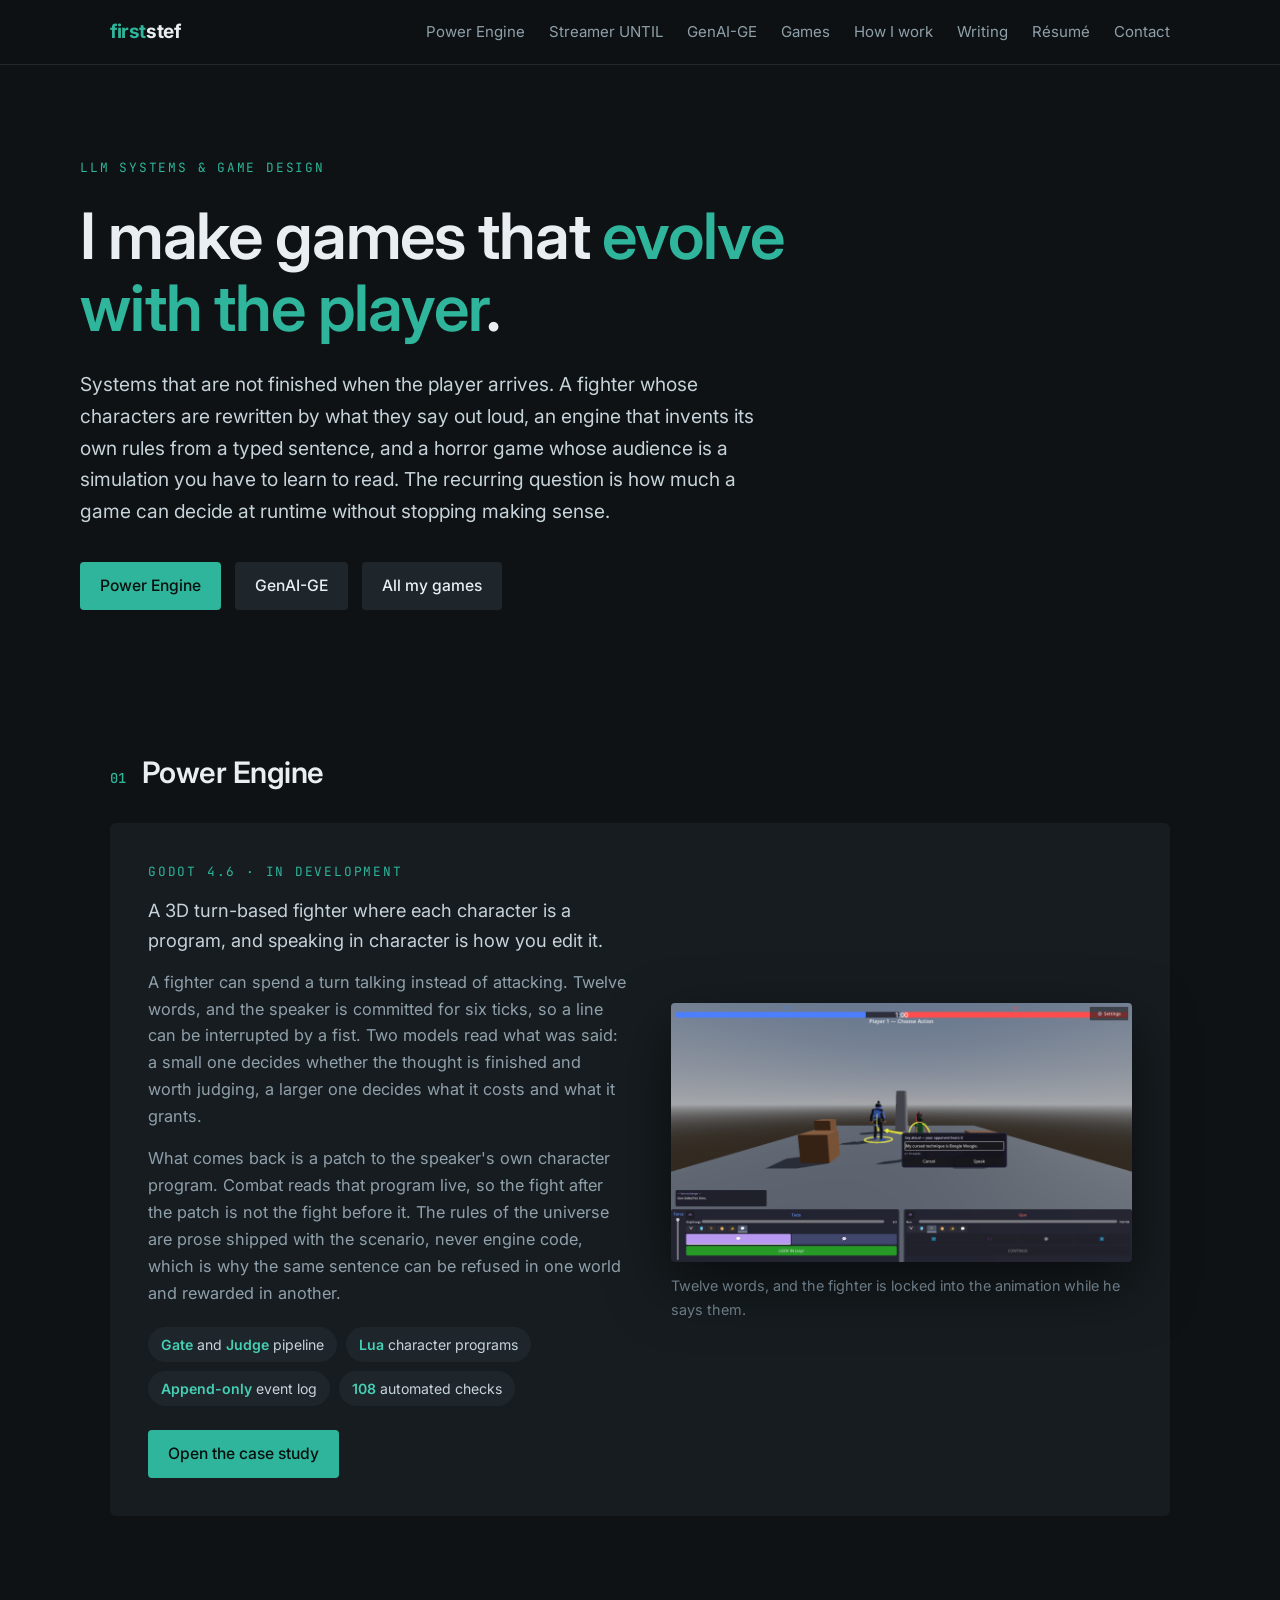
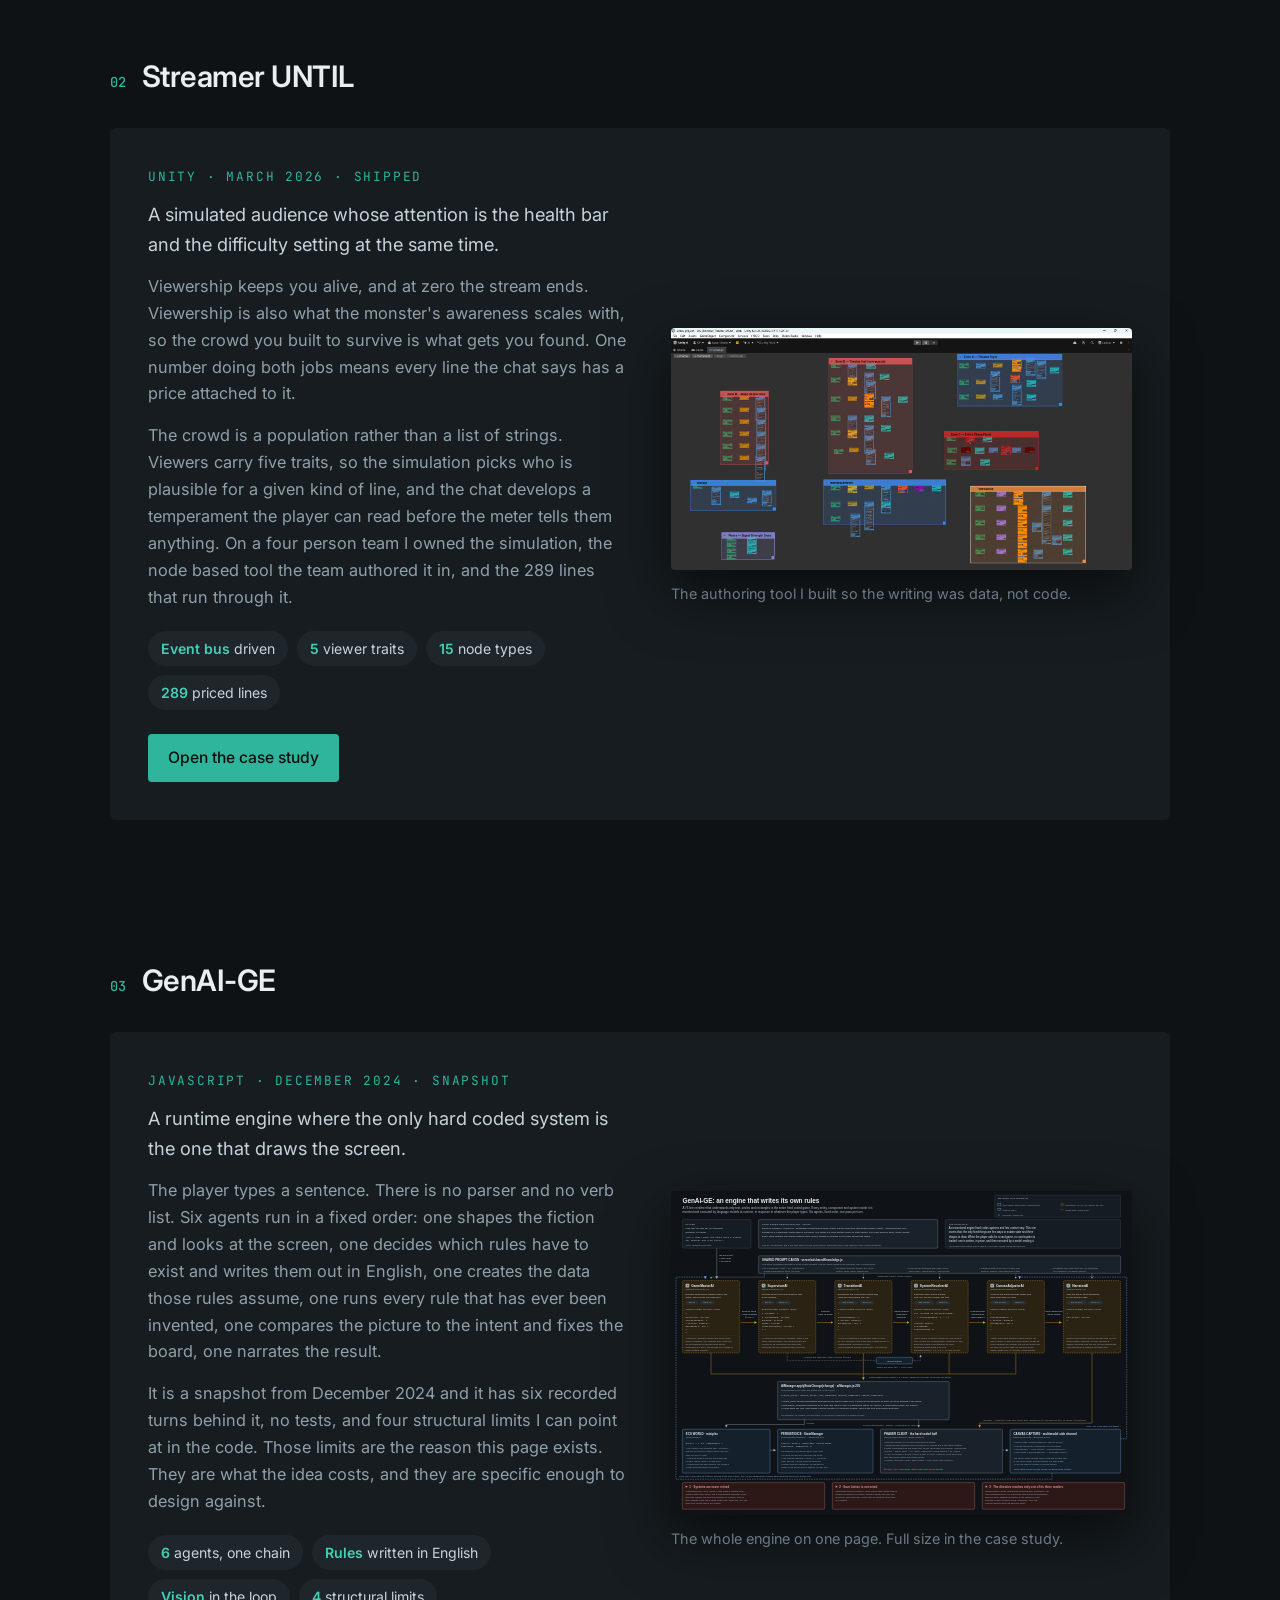
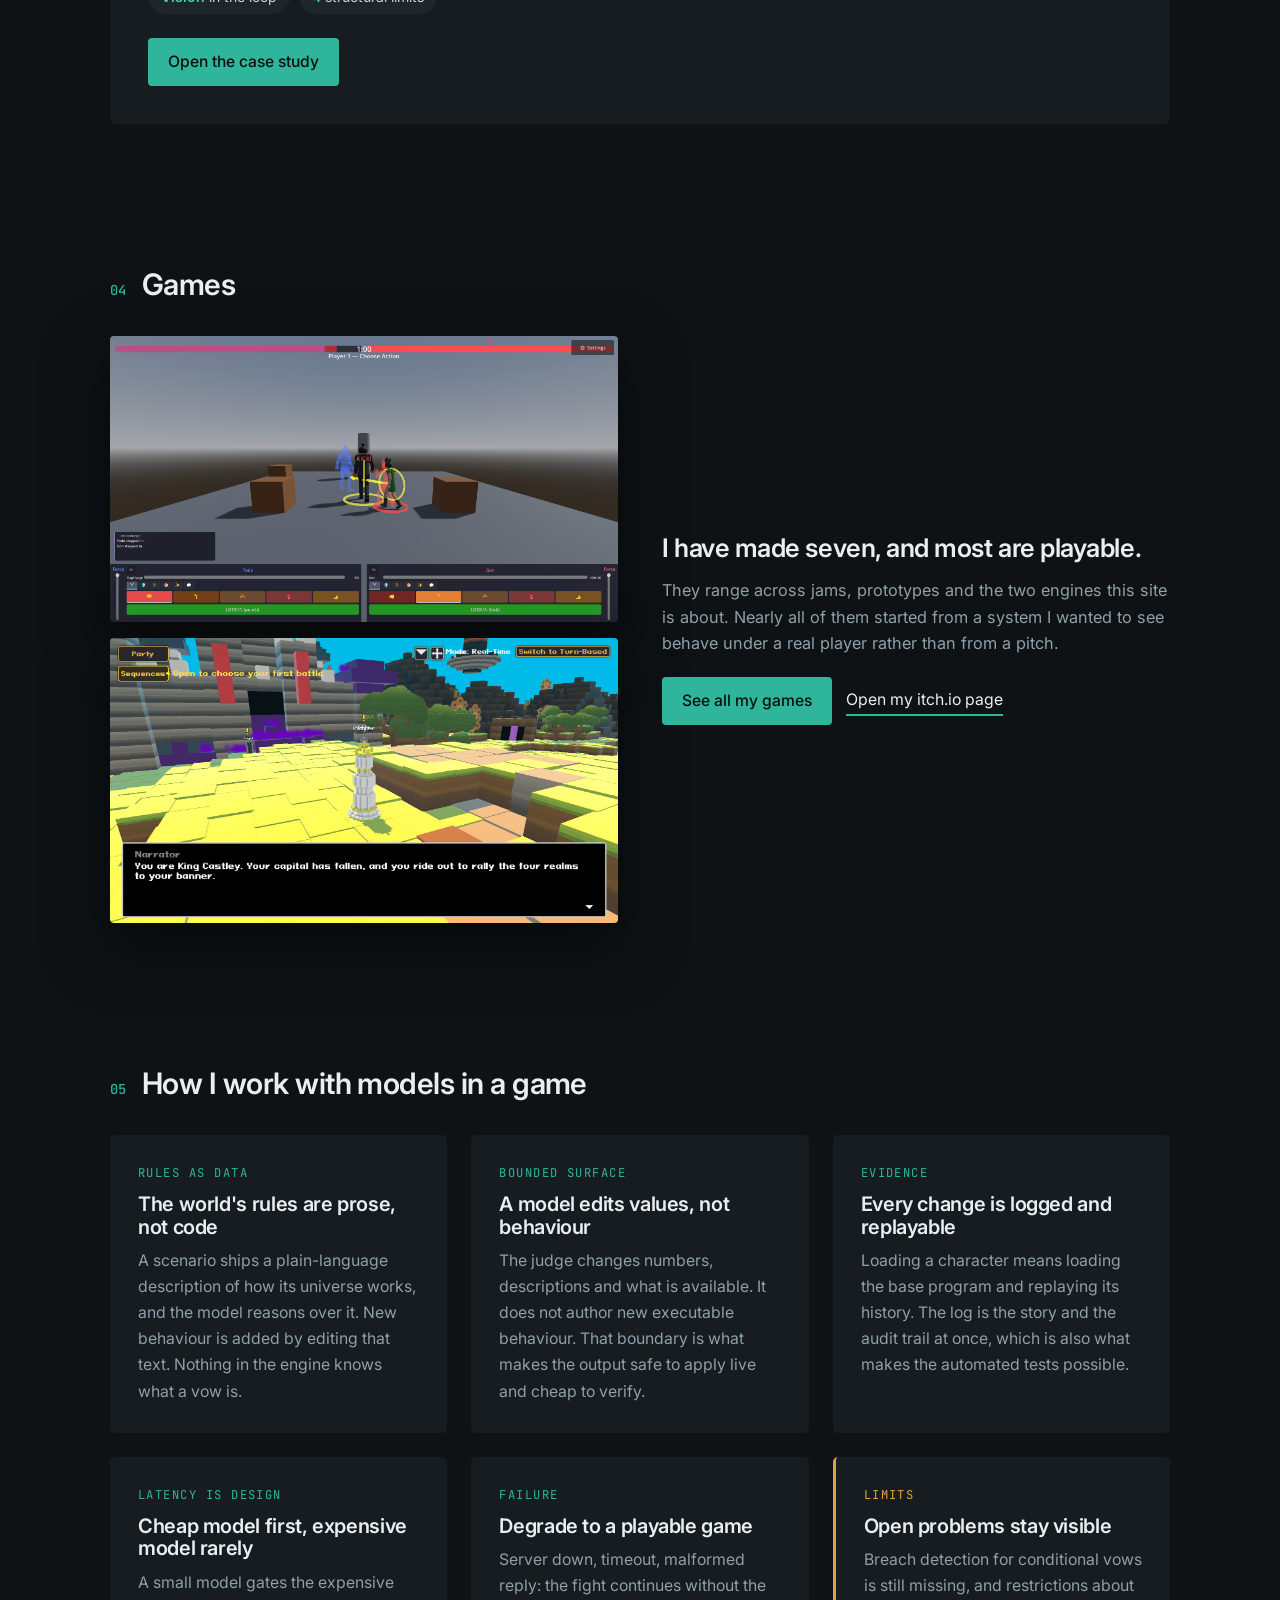
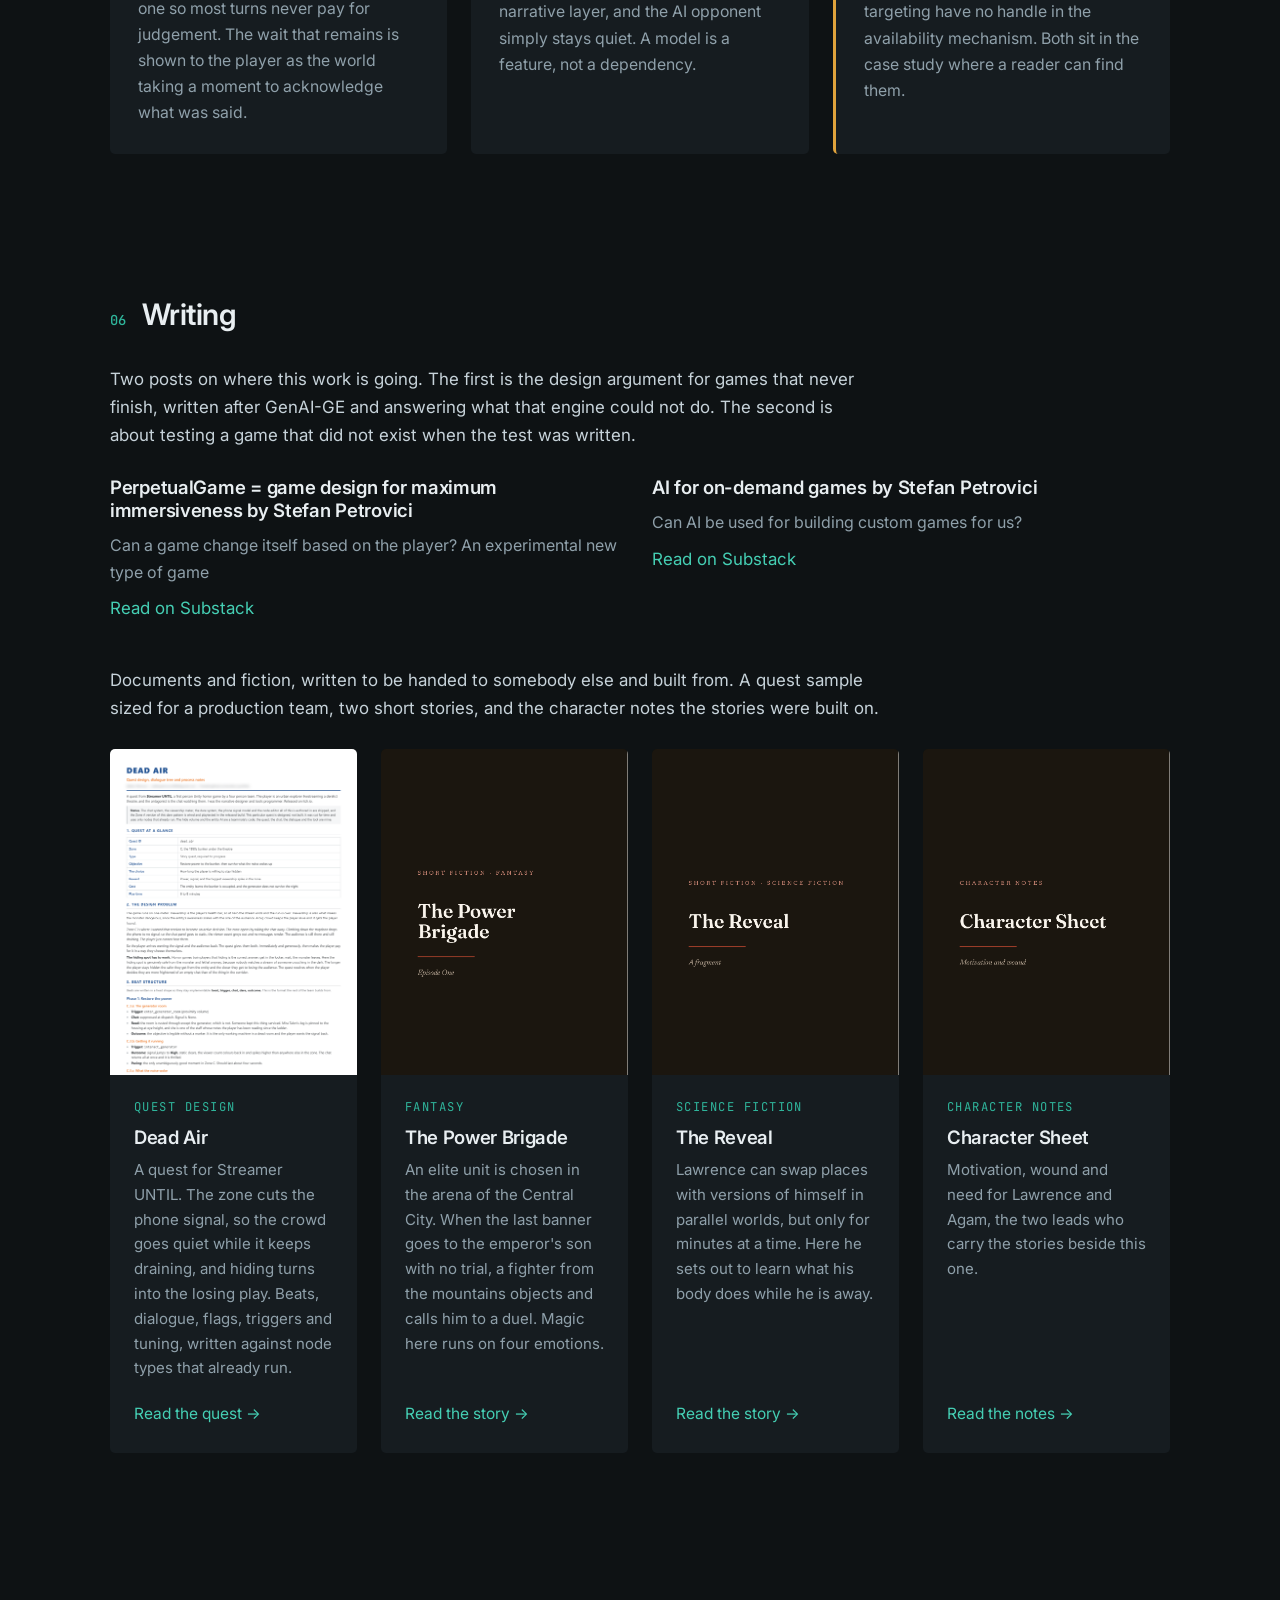
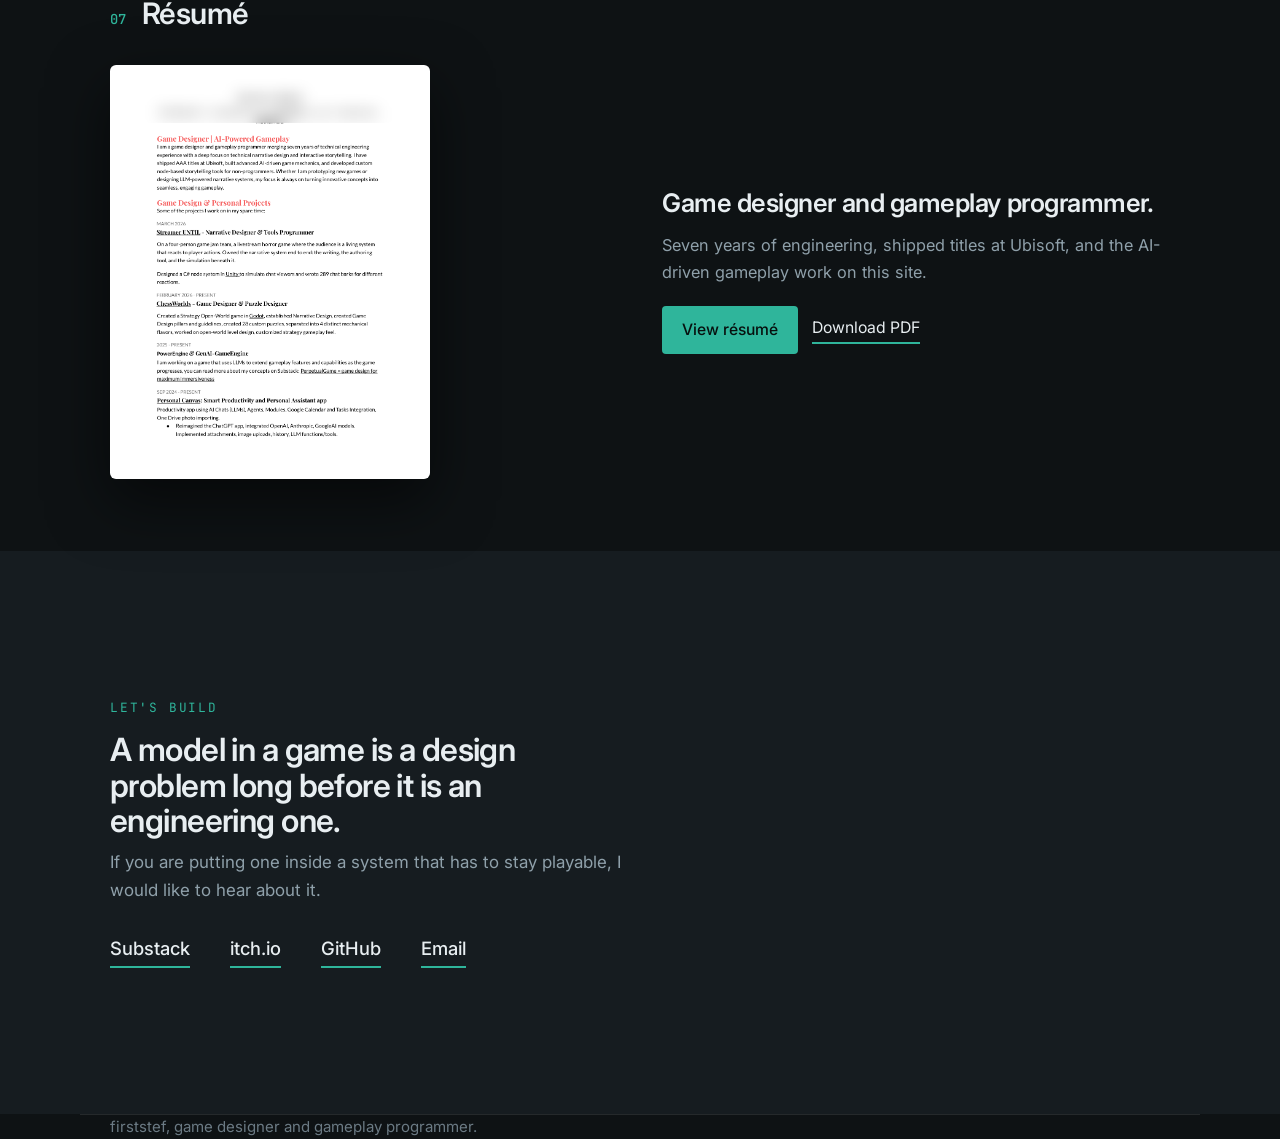
==== commit 6db9ed1d: "Reorder projects, add writing documents and the quest sample Streamer UNTIL now sits under Power Eng" ====
--- a/index.html
+++ b/index.html
@@ -15,8 +15,8 @@
     <span class="brand"><b>first</b>stef</span>
     <nav class="nav">
       <a href="#power-engine">Power Engine</a>
+      <a href="#until">Streamer UNTIL</a>
       <a href="#genai-ge">GenAI-GE</a>
-      <a href="#until">Streamer UNTIL</a>
       <a href="games.html">Games</a>
       <a href="#approach">How I work</a>
       <a href="#writing">Writing</a>
@@ -63,10 +63,36 @@
   </div>
 </section>
 
-<!-- 02 GENAI-GE -->
+<!-- 02 STREAMER UNTIL -->
+<section id="until">
+  <div class="wrap">
+    <div class="section-head"><span class="num">02</span><h2>Streamer UNTIL</h2></div>
+    <div class="feature">
+      <div class="ft-body">
+        <span class="kicker">Unity · March 2026 · shipped</span>
+        <p class="ft-lead">A simulated audience whose attention is the health bar and the difficulty setting at the same time.</p>
+        <p>Viewership keeps you alive, and at zero the stream ends. Viewership is also what the monster's awareness scales with, so the crowd you built to survive is what gets you found. One number doing both jobs means every line the chat says has a price attached to it.</p>
+        <p>The crowd is a population rather than a list of strings. Viewers carry five traits, so the simulation picks who is plausible for a given kind of line, and the chat develops a temperament the player can read before the meter tells them anything. On a four person team I owned the simulation, the node based tool the team authored it in, and the 289 lines that run through it.</p>
+        <div class="pill-row">
+          <span class="pill"><b>Event bus</b> driven</span>
+          <span class="pill"><b>5</b> viewer traits</span>
+          <span class="pill"><b>15</b> node types</span>
+          <span class="pill"><b>289</b> priced lines</span>
+        </div>
+        <a class="btn" href="until/index.html">Open the case study</a>
+      </div>
+      <div class="ft-media">
+        <img src="assets/img/until/chatgraph-overview.png" alt="The whole chat graph in the node editor, organised into framed zones">
+        <p class="ft-note">The authoring tool I built so the writing was data, not code.</p>
+      </div>
+    </div>
+  </div>
+</section>
+
+<!-- 03 GENAI-GE -->
 <section id="genai-ge">
   <div class="wrap">
-    <div class="section-head"><span class="num">02</span><h2>GenAI-GE</h2></div>
+    <div class="section-head"><span class="num">03</span><h2>GenAI-GE</h2></div>
     <div class="feature">
       <div class="ft-body">
         <span class="kicker">JavaScript · December 2024 · snapshot</span>
@@ -89,32 +115,6 @@
   </div>
 </section>
 
-<!-- 03 STREAMER UNTIL -->
-<section id="until">
-  <div class="wrap">
-    <div class="section-head"><span class="num">03</span><h2>Streamer UNTIL</h2></div>
-    <div class="feature">
-      <div class="ft-body">
-        <span class="kicker">Unity · March 2026 · shipped</span>
-        <p class="ft-lead">A simulated audience whose attention is the health bar and the difficulty setting at the same time.</p>
-        <p>Viewership keeps you alive, and at zero the stream ends. Viewership is also what the monster's awareness scales with, so the crowd you built to survive is what gets you found. One number doing both jobs means every line the chat says has a price attached to it.</p>
-        <p>The crowd is a population rather than a list of strings. Viewers carry five traits, so the simulation picks who is plausible for a given kind of line, and the chat develops a temperament the player can read before the meter tells them anything. On a four person team I owned the simulation, the node based tool the team authored it in, and the 289 lines that run through it.</p>
-        <div class="pill-row">
-          <span class="pill"><b>Event bus</b> driven</span>
-          <span class="pill"><b>5</b> viewer traits</span>
-          <span class="pill"><b>15</b> node types</span>
-          <span class="pill"><b>289</b> priced lines</span>
-        </div>
-        <a class="btn" href="until/index.html">Open the case study</a>
-      </div>
-      <div class="ft-media">
-        <img src="assets/img/until/chatgraph-overview.png" alt="The whole chat graph in the node editor, organised into framed zones">
-        <p class="ft-note">The authoring tool I built so the writing was data, not code.</p>
-      </div>
-    </div>
-  </div>
-</section>
-
 <!-- 04 GAMES -->
 <section id="games">
   <div class="wrap">
@@ -197,6 +197,61 @@
 
     </div>
     <script async src="https://substack.com/embedjs/embed.js" charset="utf-8"></script>
+
+    <div class="prose" style="max-width:70ch;margin:44px 0 26px;">
+      <p>Documents and fiction, written to be handed to somebody else and built from. A quest sample sized for a production team, two short stories, and the character notes the stories were built on.</p>
+    </div>
+    <div class="grid cols-4">
+
+      <article class="card doc">
+        <a class="thumb" href="viewer.html?doc=docs/dead-air-quest.pdf&amp;title=Dead%20Air">
+          <img src="docs/thumbs/dead-air.png" alt="Dead Air quest design sample, first page">
+        </a>
+        <div class="body">
+          <div class="tag">Quest design</div>
+          <h3>Dead Air</h3>
+          <p>A quest for Streamer UNTIL. The zone cuts the phone signal, so the crowd goes quiet while it keeps draining, and hiding turns into the losing play. Beats, dialogue, flags, triggers and tuning, written against node types that already run.</p>
+          <a class="go" href="viewer.html?doc=docs/dead-air-quest.pdf&amp;title=Dead%20Air">Read the quest</a>
+        </div>
+      </article>
+
+      <article class="card doc">
+        <a class="thumb" href="viewer.html?doc=docs/the-power-brigade.pdf&amp;title=The%20Power%20Brigade">
+          <img src="docs/thumbs/the-power-brigade.png" alt="The Power Brigade, cover">
+        </a>
+        <div class="body">
+          <div class="tag">Fantasy</div>
+          <h3>The Power Brigade</h3>
+          <p>An elite unit is chosen in the arena of the Central City. When the last banner goes to the emperor's son with no trial, a fighter from the mountains objects and calls him to a duel. Magic here runs on four emotions.</p>
+          <a class="go" href="viewer.html?doc=docs/the-power-brigade.pdf&amp;title=The%20Power%20Brigade">Read the story</a>
+        </div>
+      </article>
+
+      <article class="card doc">
+        <a class="thumb" href="viewer.html?doc=docs/the-reveal.pdf&amp;title=The%20Reveal">
+          <img src="docs/thumbs/the-reveal.png" alt="The Reveal, cover">
+        </a>
+        <div class="body">
+          <div class="tag">Science fiction</div>
+          <h3>The Reveal</h3>
+          <p>Lawrence can swap places with versions of himself in parallel worlds, but only for minutes at a time. Here he sets out to learn what his body does while he is away.</p>
+          <a class="go" href="viewer.html?doc=docs/the-reveal.pdf&amp;title=The%20Reveal">Read the story</a>
+        </div>
+      </article>
+
+      <article class="card doc">
+        <a class="thumb" href="viewer.html?doc=docs/character-sheet.pdf&amp;title=Character%20Sheet">
+          <img src="docs/thumbs/character-sheet.png" alt="Character Sheet, cover">
+        </a>
+        <div class="body">
+          <div class="tag">Character notes</div>
+          <h3>Character Sheet</h3>
+          <p>Motivation, wound and need for Lawrence and Agam, the two leads who carry the stories beside this one.</p>
+          <a class="go" href="viewer.html?doc=docs/character-sheet.pdf&amp;title=Character%20Sheet">Read the notes</a>
+        </div>
+      </article>
+
+    </div>
   </div>
 </section>
 
--- a/assets/style.css
+++ b/assets/style.css
@@ -71,12 +71,16 @@
 
 /* cards */
 .grid{display:grid;gap:24px;}
+.grid.cols-4{grid-template-columns:repeat(4,1fr);}
 .grid.cols-3{grid-template-columns:repeat(3,1fr);}
 .grid.cols-2{grid-template-columns:repeat(2,1fr);}
 .card{background:var(--bg-2);border-radius:5px;overflow:hidden;display:flex;flex-direction:column;
   transition:transform .18s ease, box-shadow .18s ease;}
 .card:hover{transform:translateY(-4px);box-shadow:var(--shadow);}
 .card .thumb{aspect-ratio:16/10;overflow:hidden;background:#070a0b;}
+.card.doc .thumb{aspect-ratio:1/1.32;}
+.card.doc h3{font-size:1.16rem;}
+.card.doc p{font-size:.94rem;}
 .card .thumb img{width:100%;height:100%;object-fit:cover;object-position:top center;}
 .card .body{padding:22px 24px 26px;display:flex;flex-direction:column;flex:1;}
 .card .tag{font-family:var(--mono);font-size:.76rem;letter-spacing:.12em;text-transform:uppercase;
@@ -196,6 +200,7 @@
 @media (max-width:840px){
   body{font-size:1.02rem;}
   .nav{display:none;}
+  .grid.cols-4{grid-template-columns:repeat(2,1fr);}
   .grid.cols-3,.grid.cols-2{grid-template-columns:1fr;}
   .feature,.split{grid-template-columns:1fr;}
   .feature{padding:24px;}
@@ -203,11 +208,11 @@
   .facts{grid-template-columns:1fr;}
 }
 
-/* substack embeds: the widget swaps this block for an iframe, so these rules
-   only style the fallback that shows before or instead of the script loading */
-.substack-post-embed{background:var(--bg-2);border-radius:5px;padding:22px 24px;margin:0;}
+/* substack embeds: the widget replaces this block with its own markup, so keep the
+   container unstyled and colour only the text that shows if the script does not run */
+.substack-post-embed{margin:0;align-self:start;}
 .substack-post-embed p{margin:0 0 10px;color:var(--muted);font-size:1rem;}
-.substack-post-embed p:first-child{color:var(--ink);font-size:1.2rem;font-weight:600;
+.substack-post-embed p:first-child{color:var(--ink);font-size:1.16rem;font-weight:600;
   line-height:1.25;letter-spacing:-.015em;}
 .substack-post-embed a{color:var(--accent-2);}
 
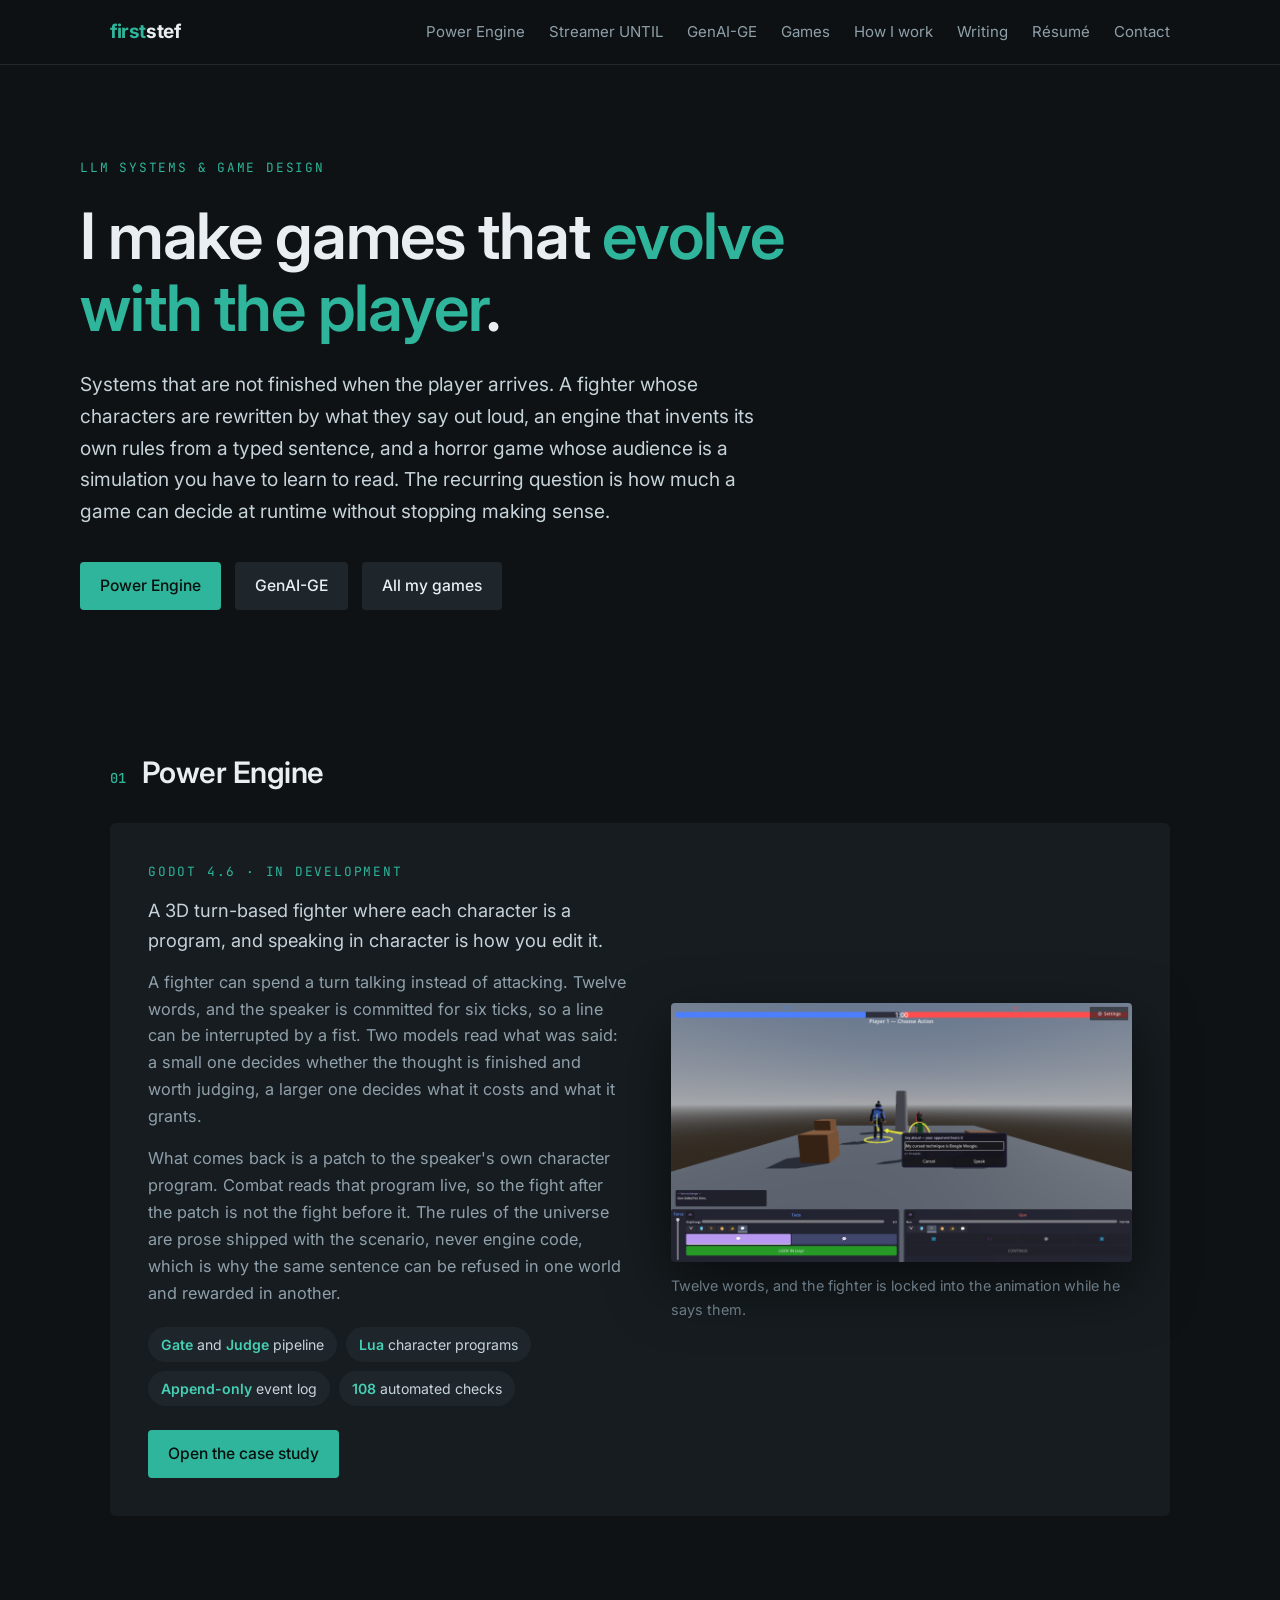
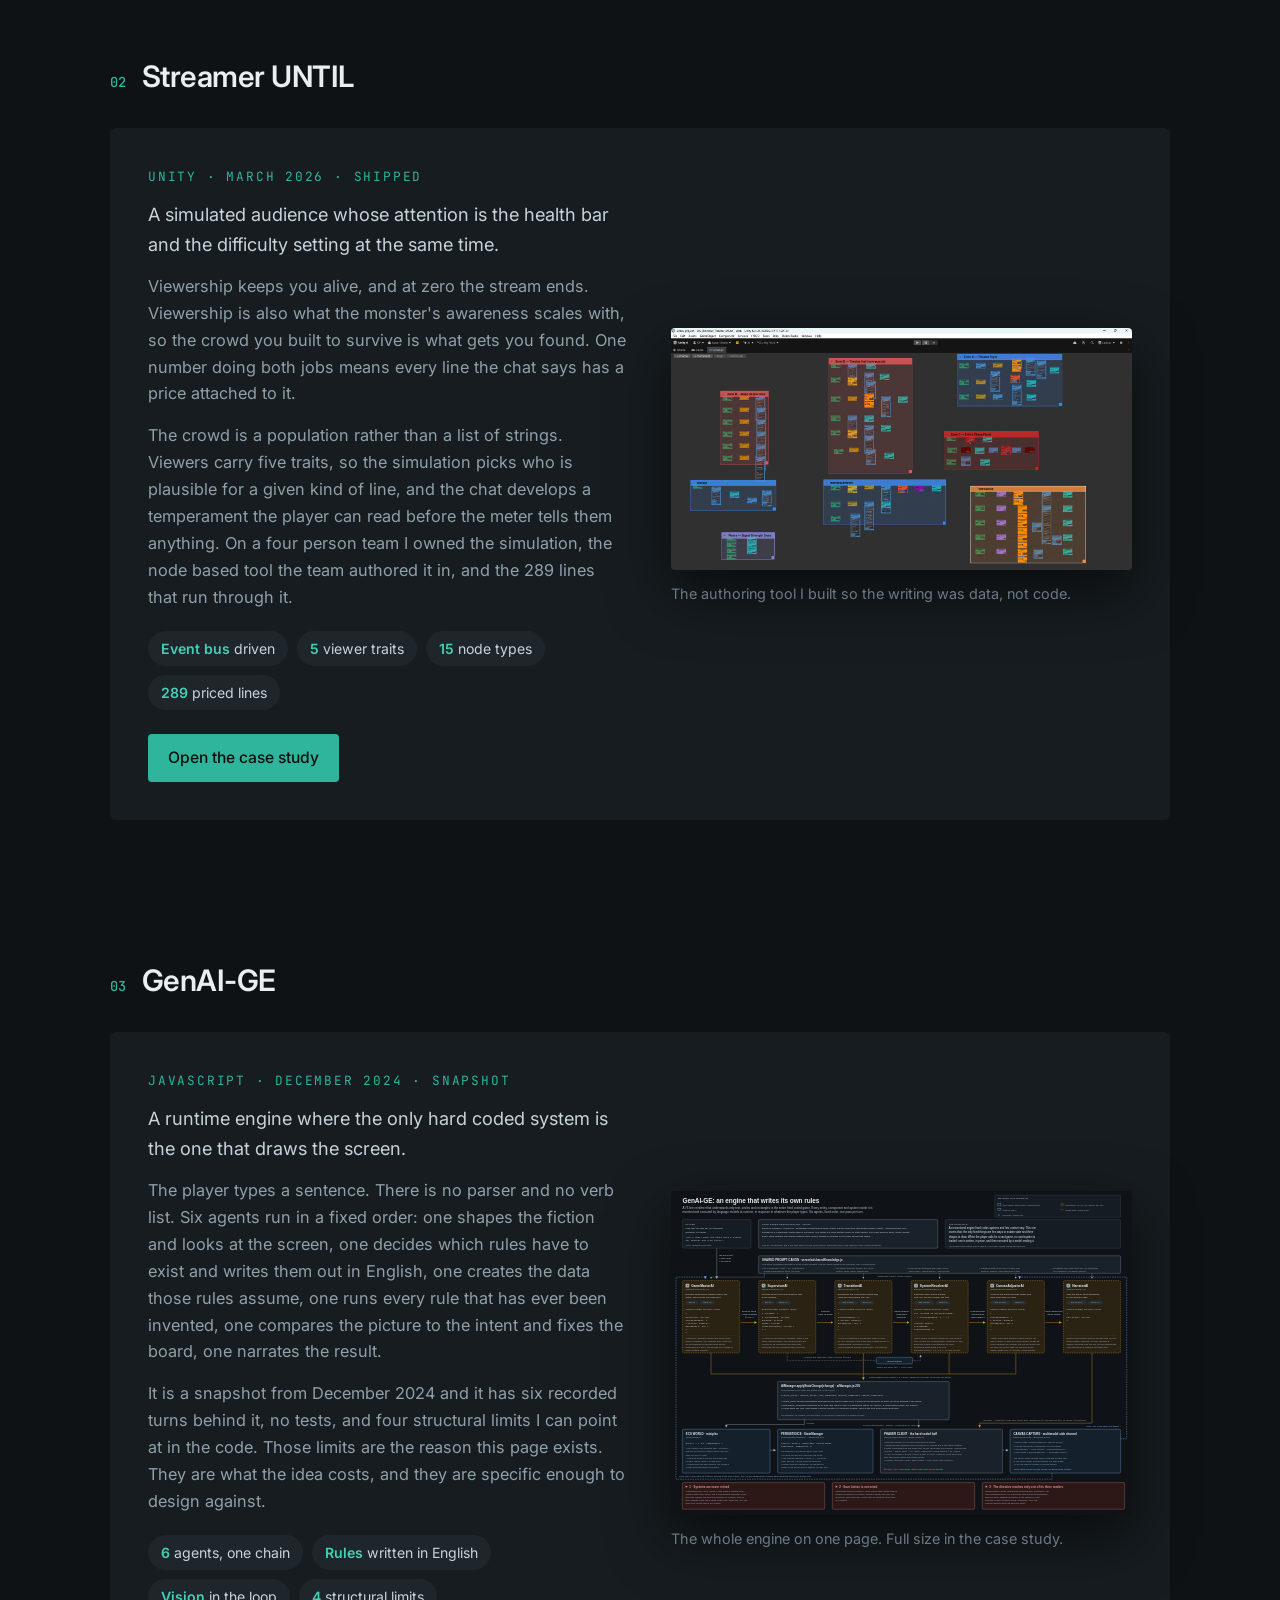
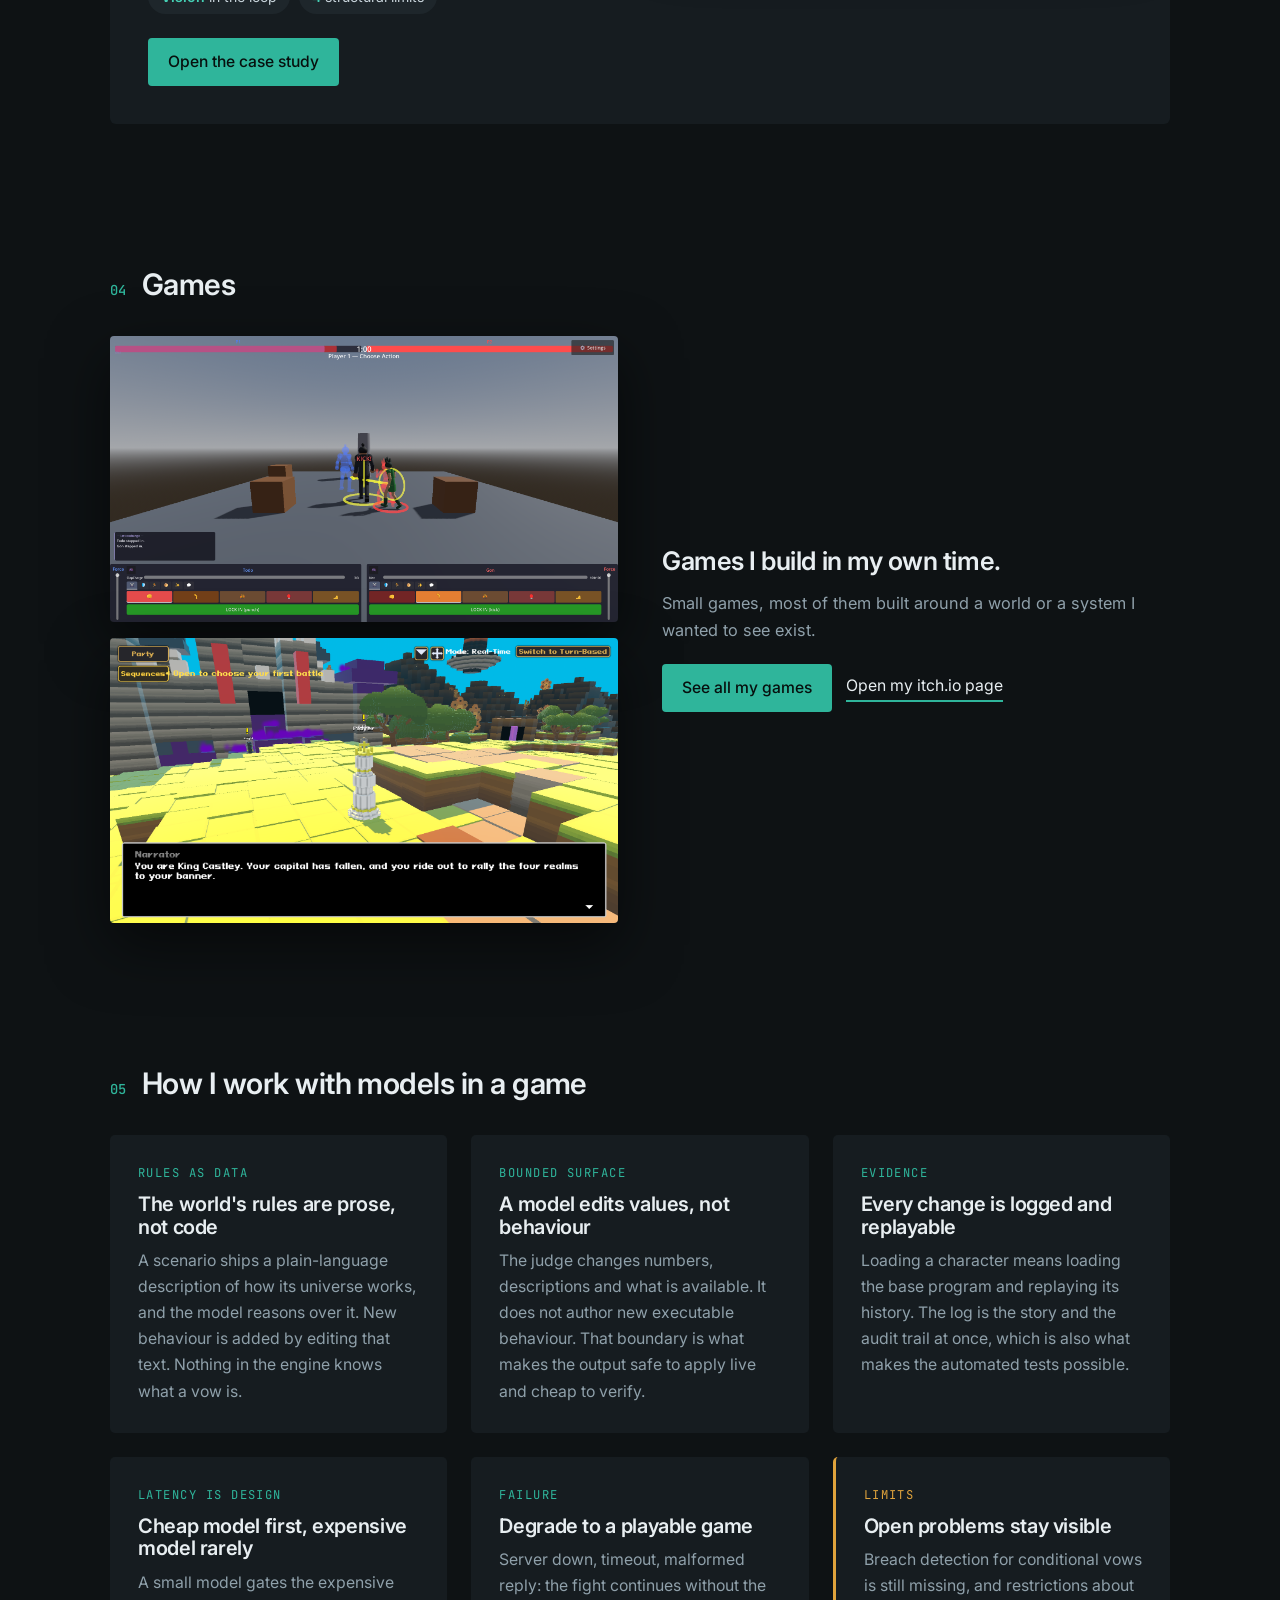
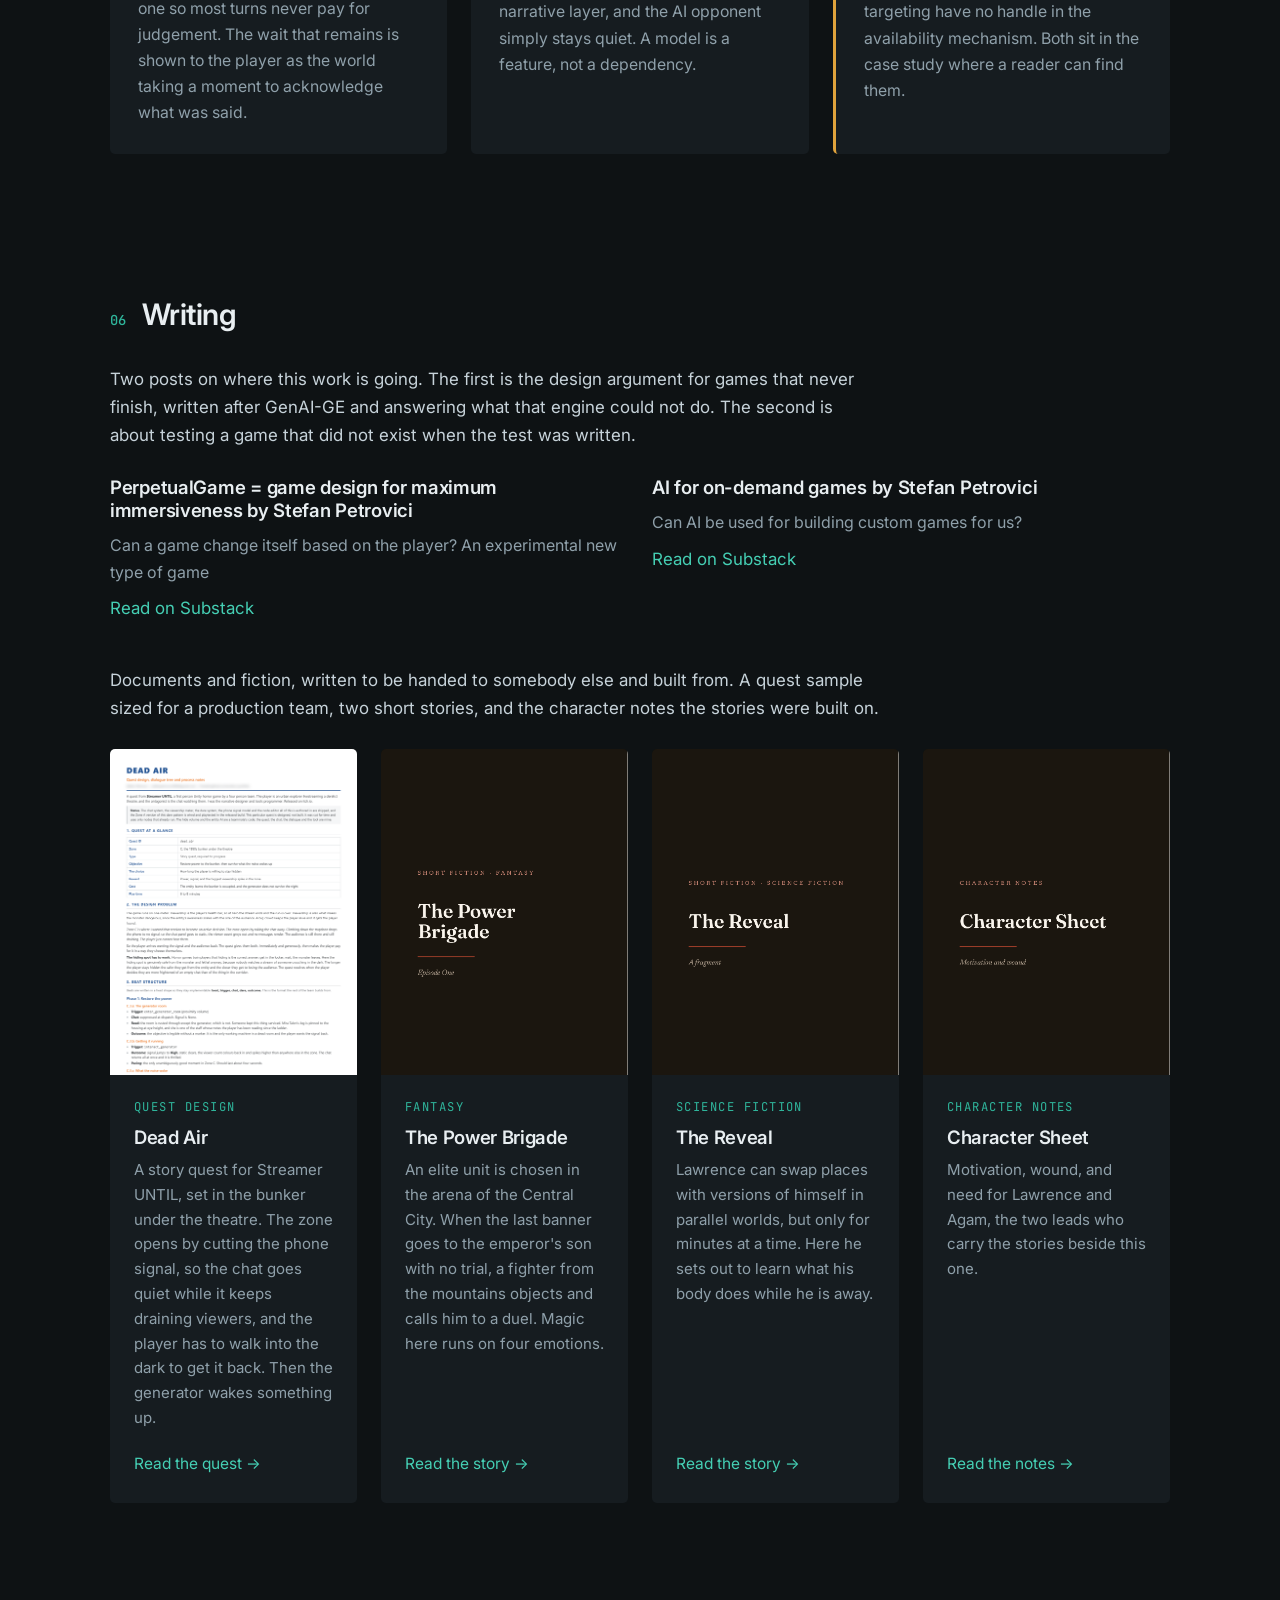
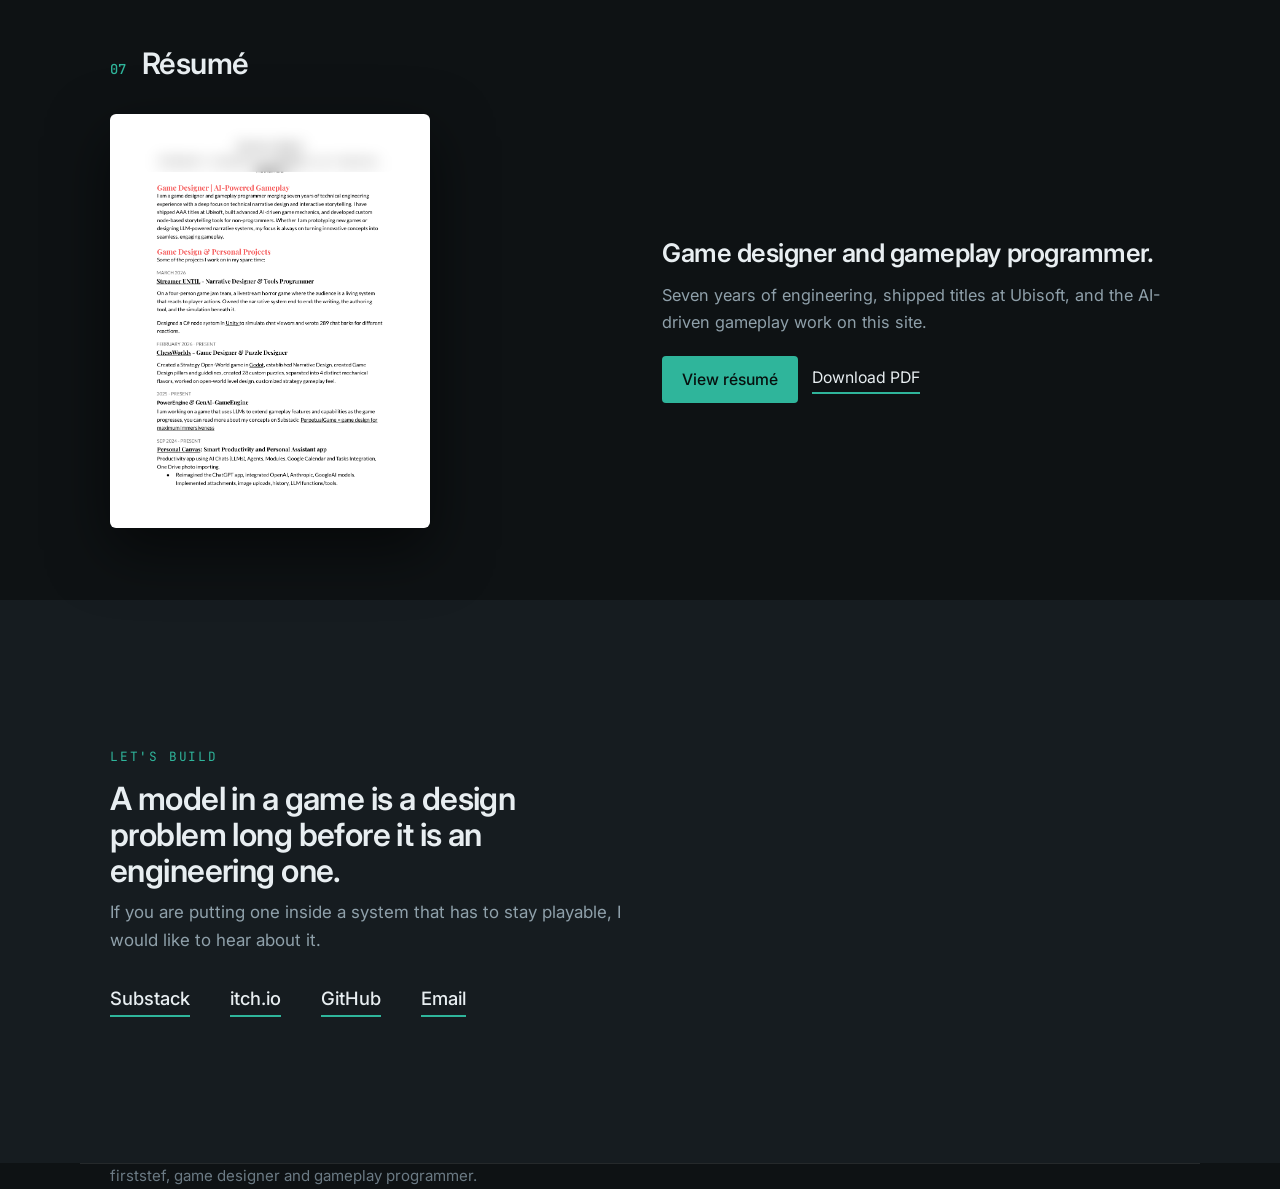
==== commit 3a12393a: "Reuse existing copy instead of rewriting it The games section, the game descriptions and the documen" ====
--- a/index.html
+++ b/index.html
@@ -125,8 +125,8 @@
         <img src="assets/img/chessworlds-shot1.png" alt="Chess Worlds, the king and the narrator">
       </div>
       <div class="body">
-        <h3>I have made seven, and most are playable.</h3>
-        <p>They range across jams, prototypes and the two engines this site is about. Nearly all of them started from a system I wanted to see behave under a real player rather than from a pitch.</p>
+        <h3>Games I build in my own time.</h3>
+        <p>Small games, most of them built around a world or a system I wanted to see exist.</p>
         <div class="cta">
           <a class="btn" href="games.html">See all my games</a>
           <a class="link" href="https://firststef.itch.io" target="_blank" rel="noopener">Open my itch.io page</a>
@@ -210,7 +210,7 @@
         <div class="body">
           <div class="tag">Quest design</div>
           <h3>Dead Air</h3>
-          <p>A quest for Streamer UNTIL. The zone cuts the phone signal, so the crowd goes quiet while it keeps draining, and hiding turns into the losing play. Beats, dialogue, flags, triggers and tuning, written against node types that already run.</p>
+          <p>A story quest for Streamer UNTIL, set in the bunker under the theatre. The zone opens by cutting the phone signal, so the chat goes quiet while it keeps draining viewers, and the player has to walk into the dark to get it back. Then the generator wakes something up.</p>
           <a class="go" href="viewer.html?doc=docs/dead-air-quest.pdf&amp;title=Dead%20Air">Read the quest</a>
         </div>
       </article>
@@ -246,7 +246,7 @@
         <div class="body">
           <div class="tag">Character notes</div>
           <h3>Character Sheet</h3>
-          <p>Motivation, wound and need for Lawrence and Agam, the two leads who carry the stories beside this one.</p>
+          <p>Motivation, wound, and need for Lawrence and Agam, the two leads who carry the stories beside this one.</p>
           <a class="go" href="viewer.html?doc=docs/character-sheet.pdf&amp;title=Character%20Sheet">Read the notes</a>
         </div>
       </article>
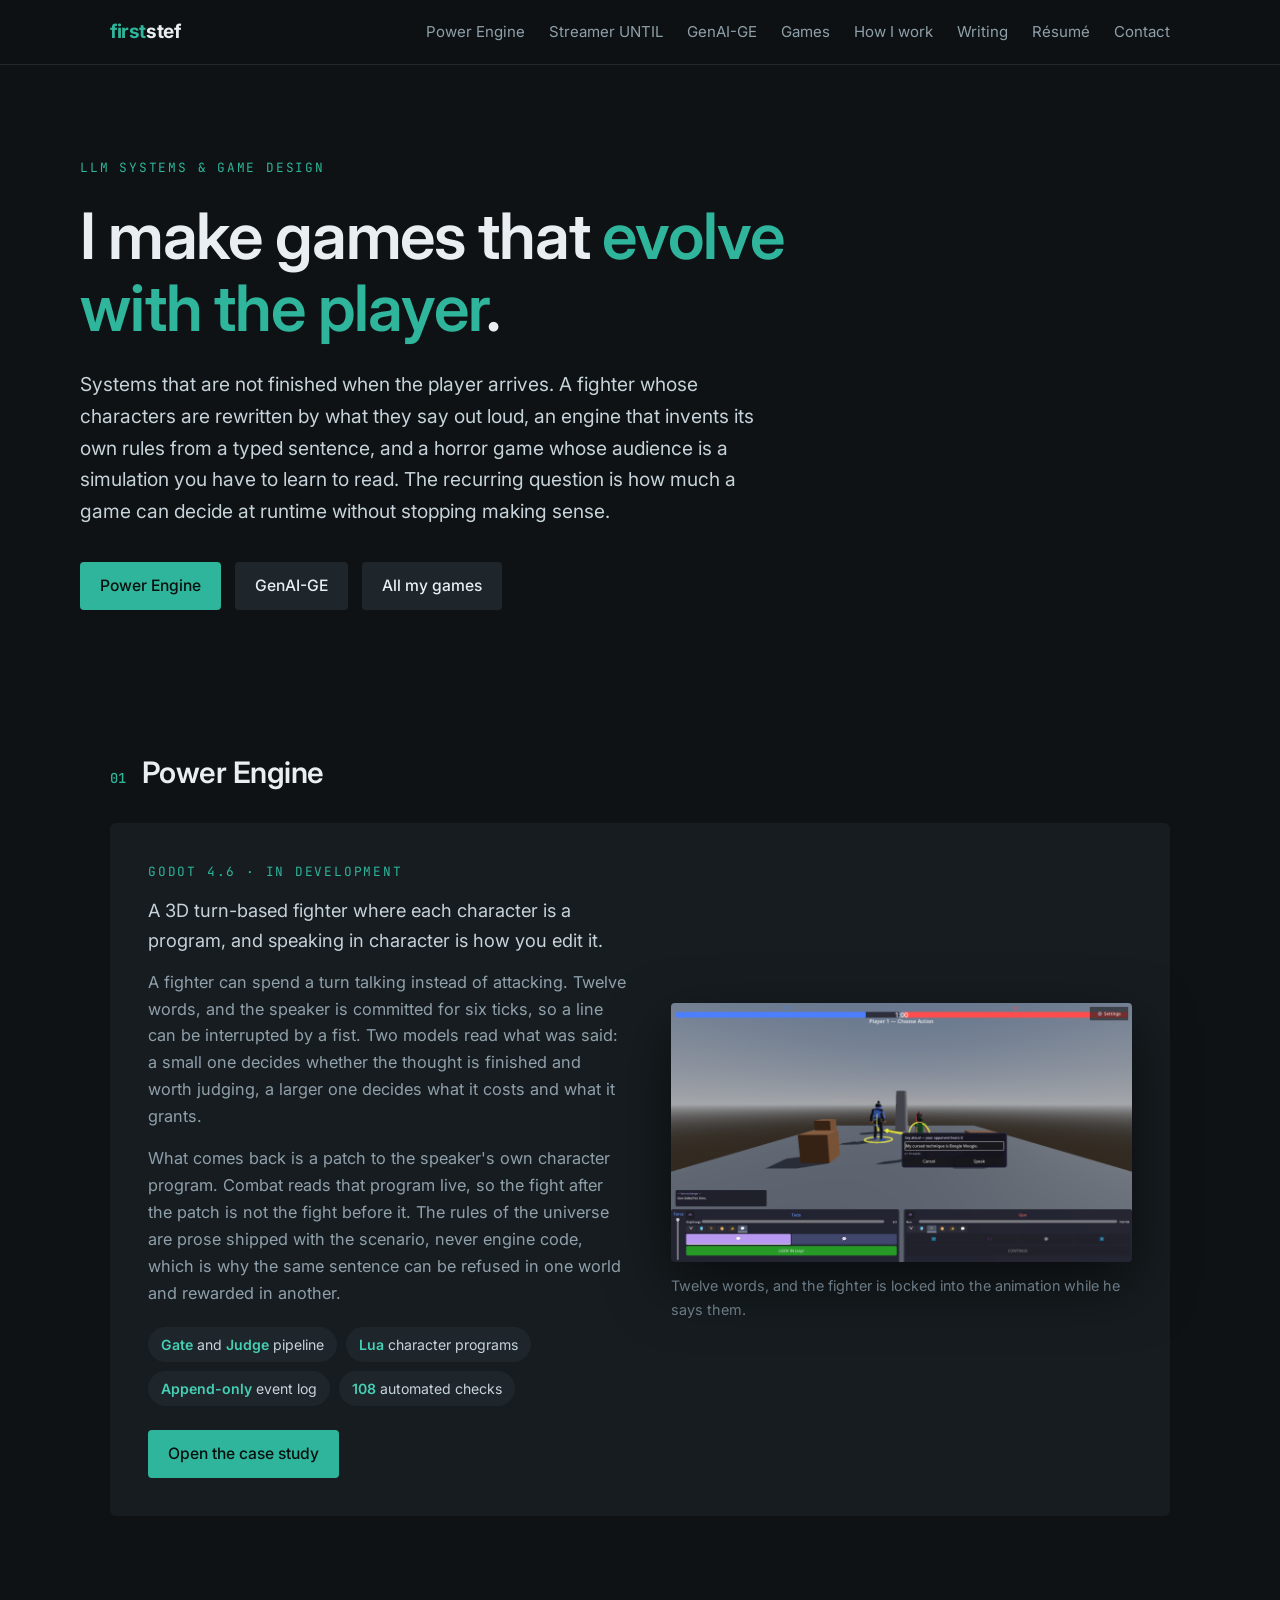
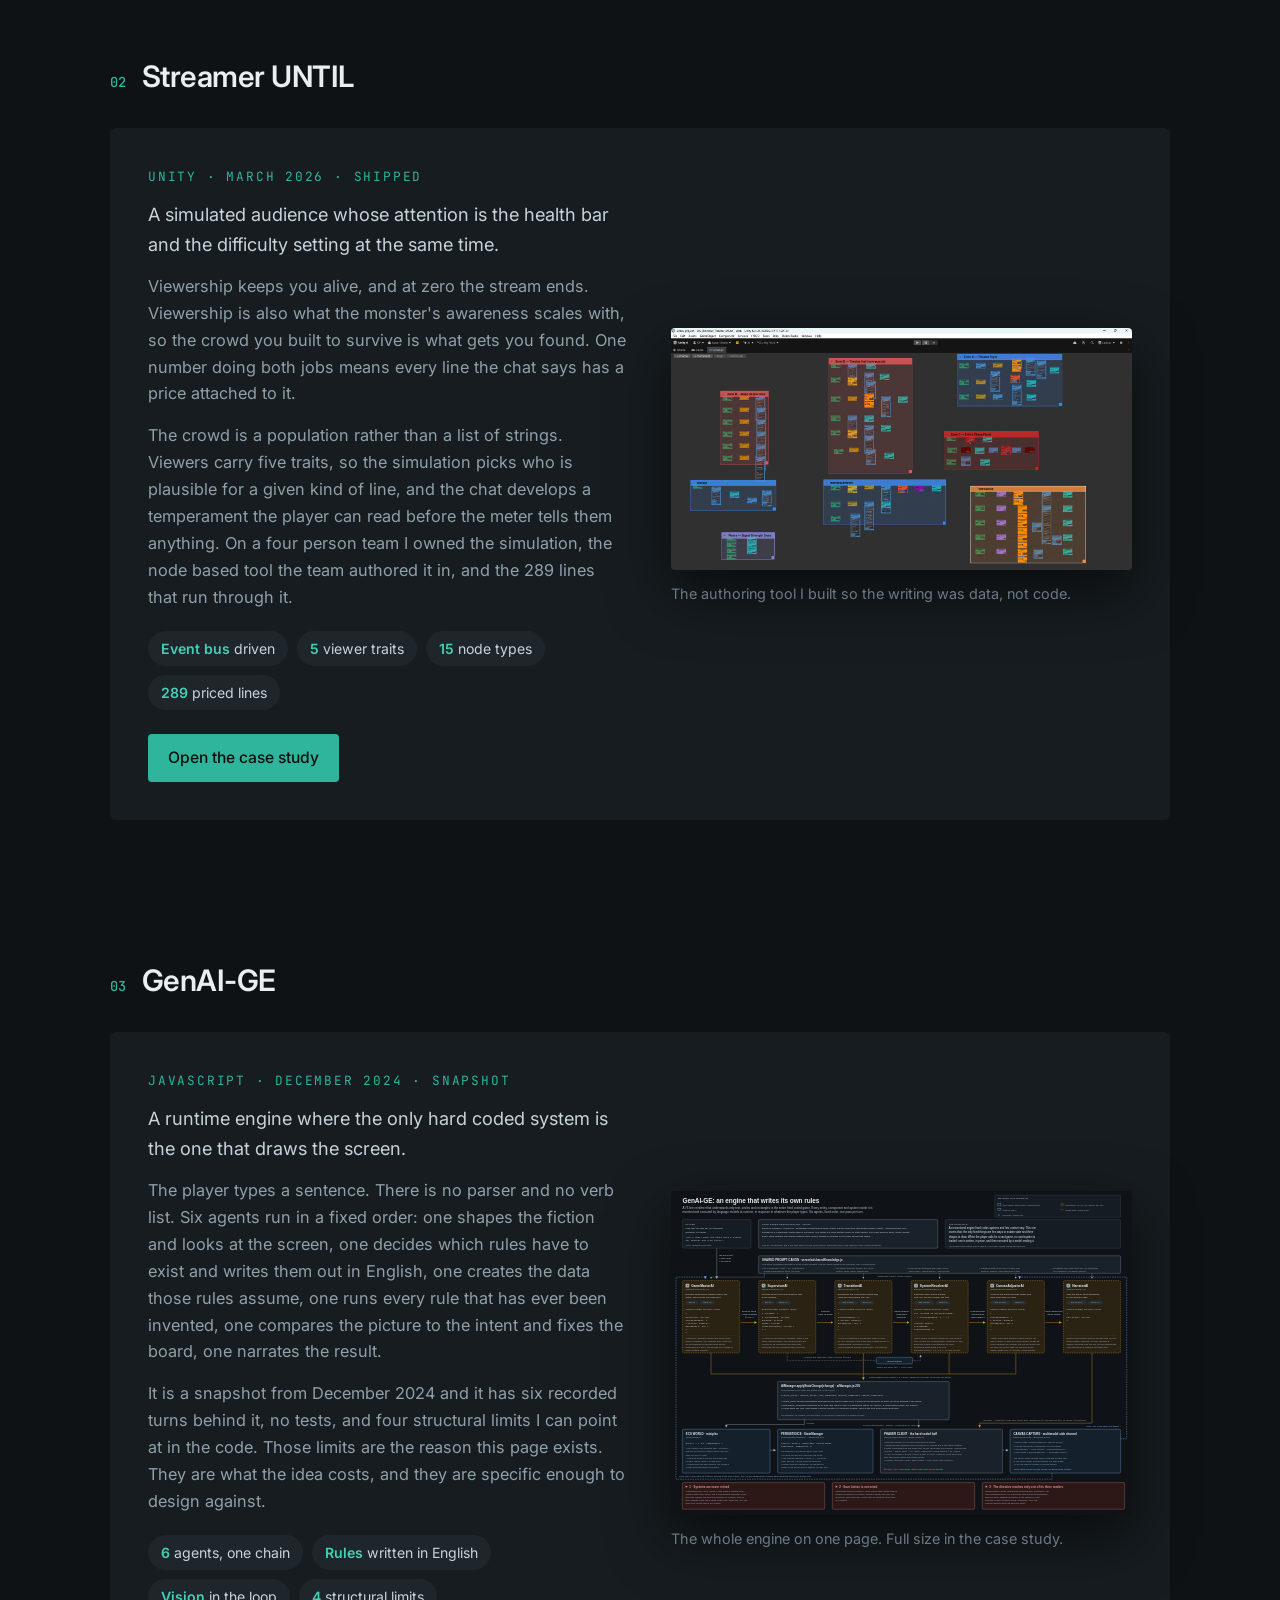
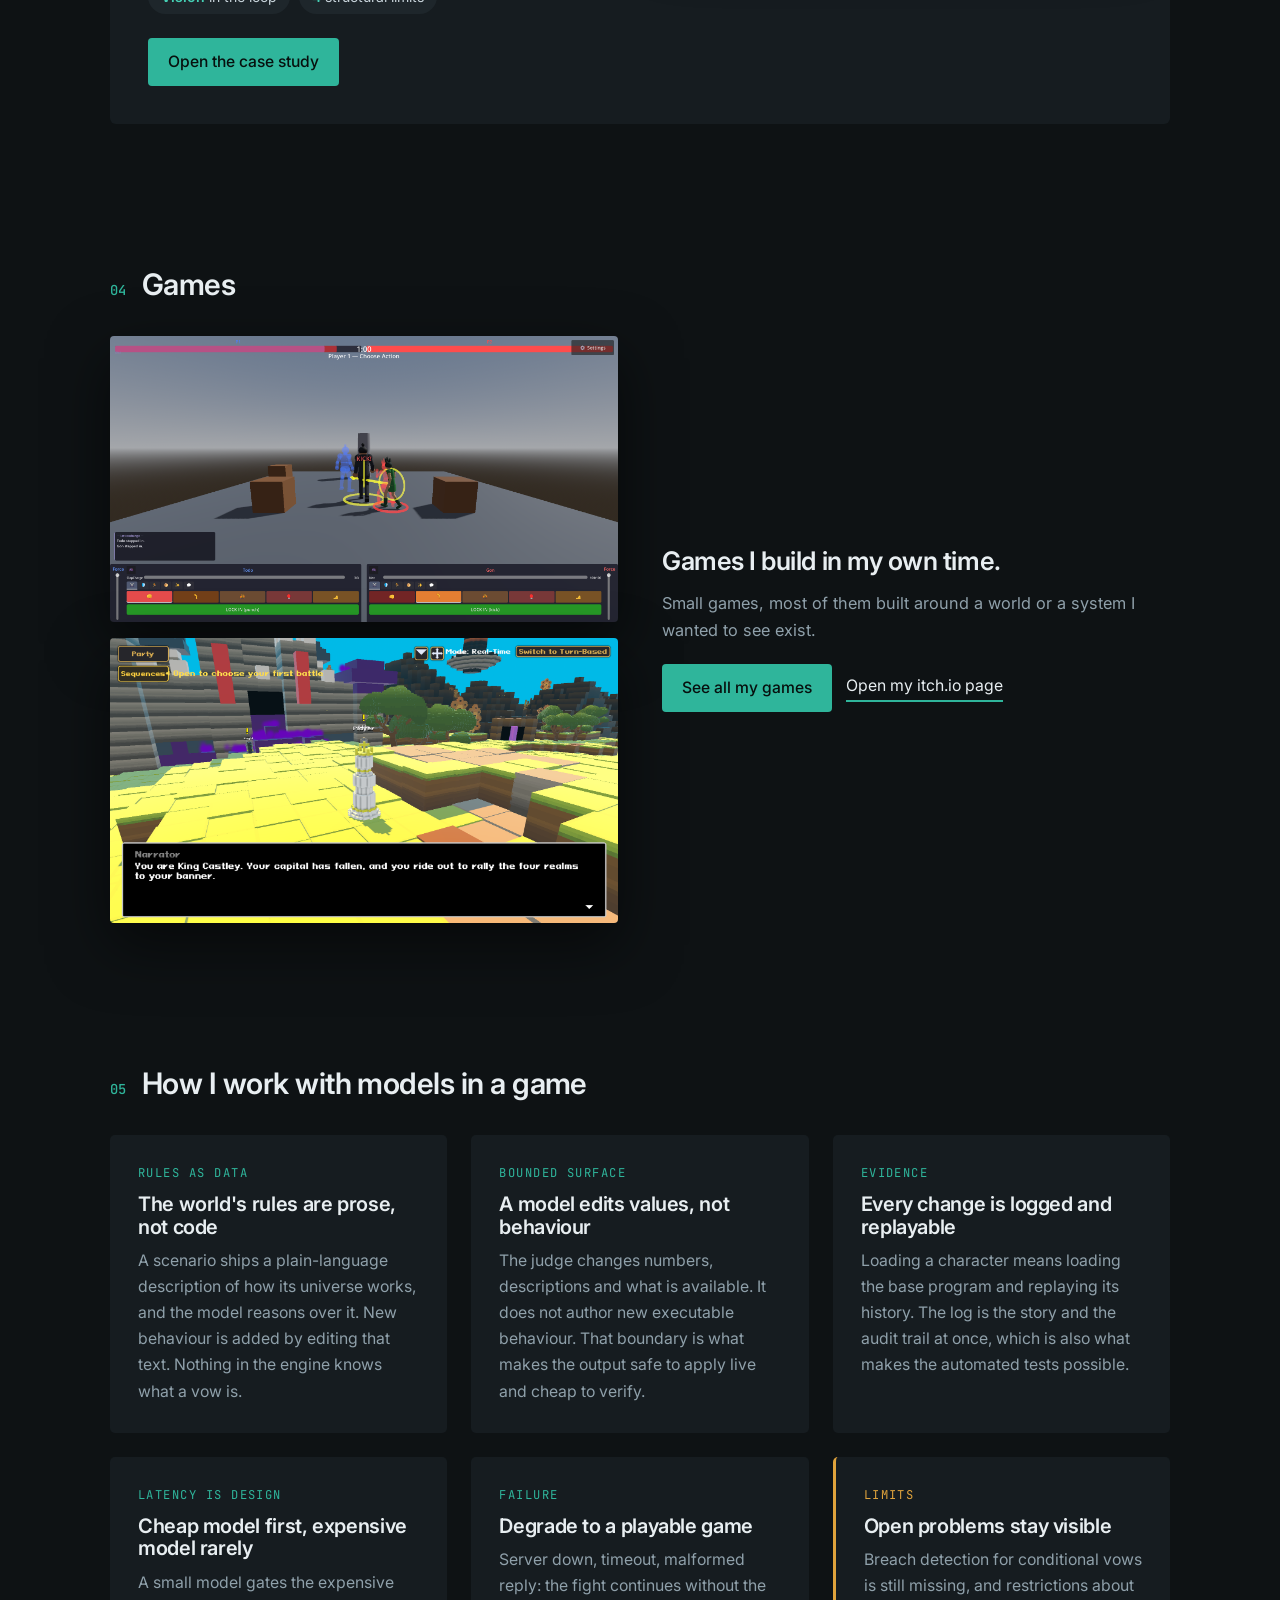
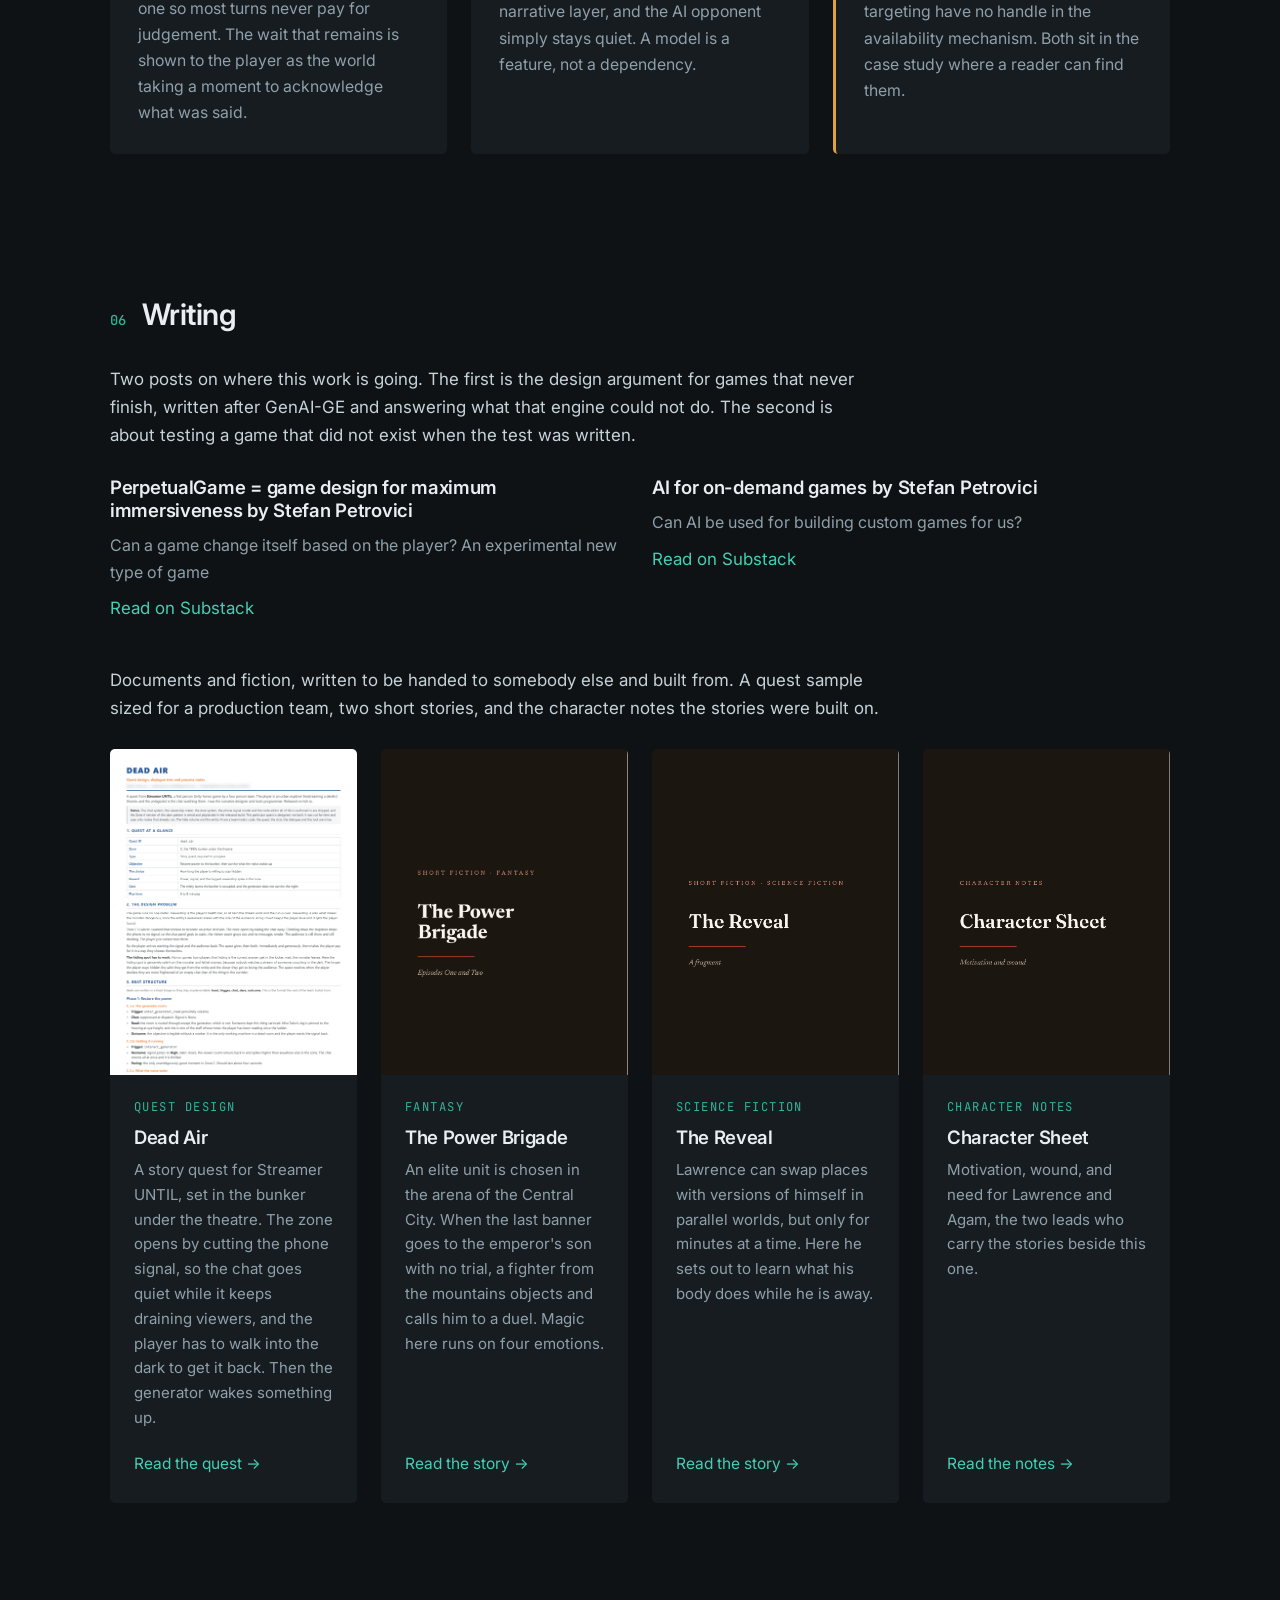
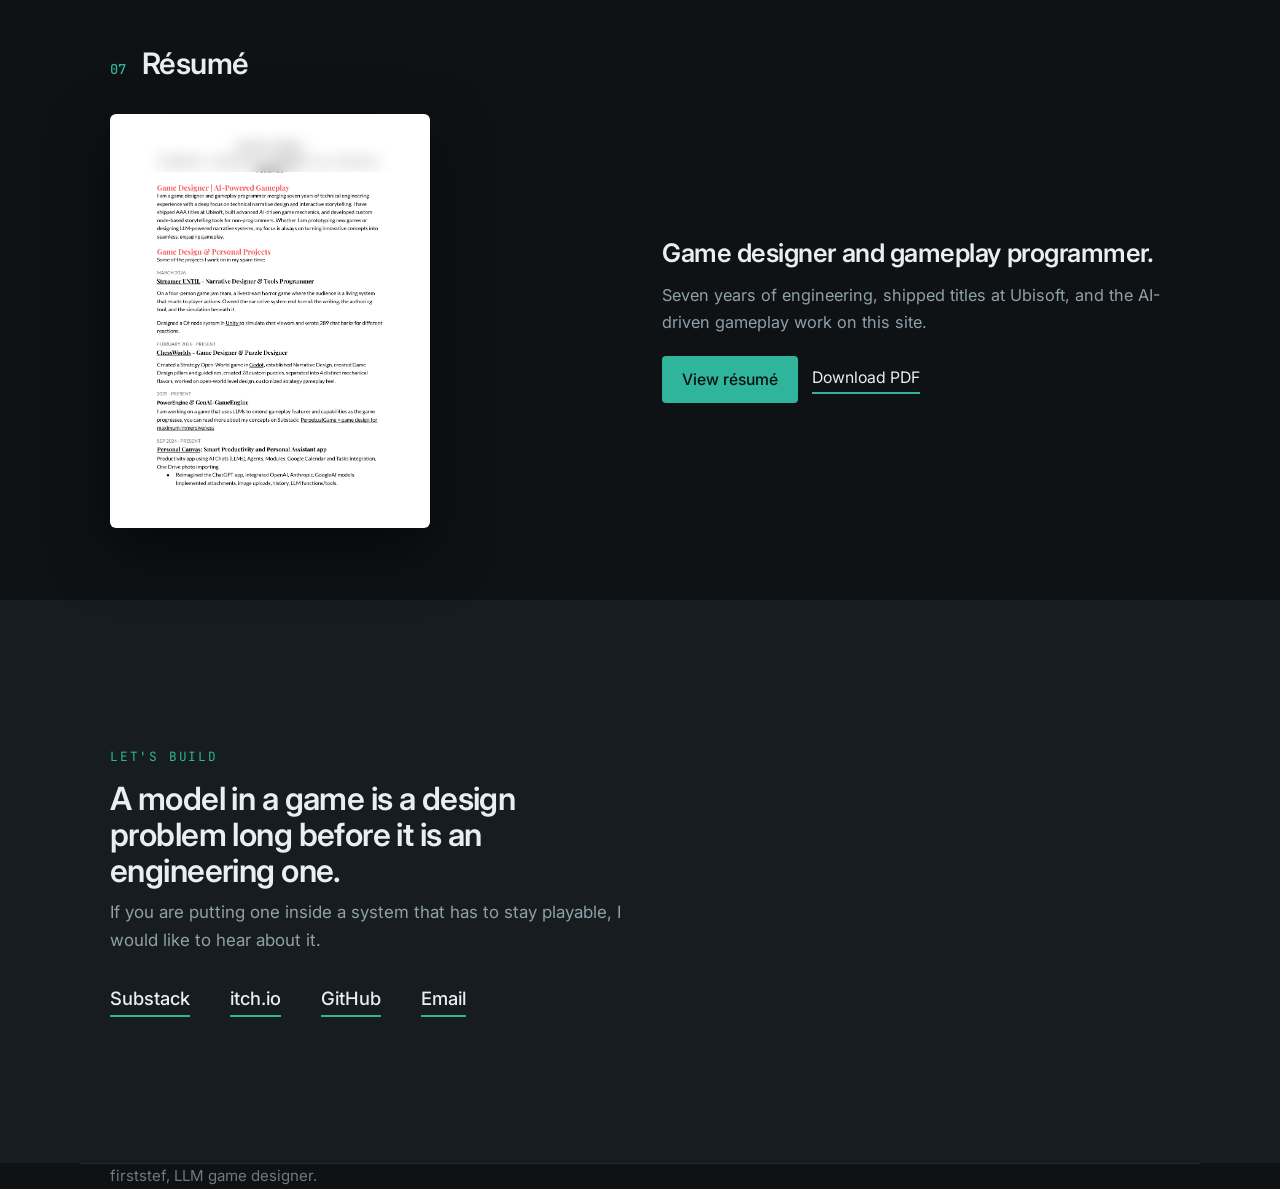
==== commit 46e3b4b7: "Change the footer to LLM game designer" ====
--- a/index.html
+++ b/index.html
@@ -191,12 +191,11 @@
     </div>
     <div class="grid cols-2">
 
-      <div class="substack-post-embed"><p lang="en">PerpetualGame = game design for maximum immersiveness by Stefan Petrovici</p><p>Can a game change itself based on the player? An experimental new type of game</p><a data-post-link href="https://stefanpetrovici.substack.com/p/perpetualgame-game-design-for-maximum">Read on Substack</a></div>
-
-      <div class="substack-post-embed"><p lang="en">AI for on-demand games by Stefan Petrovici</p><p>Can AI be used for building custom games for us?</p><a data-post-link href="https://stefanpetrovici.substack.com/p/ai-for-on-demand-games">Read on Substack</a></div>
-
-    </div>
-    <script async src="https://substack.com/embedjs/embed.js" charset="utf-8"></script>
+      <div class="substack-post-embed"><p lang="en">PerpetualGame = game design for maximum immersiveness by Stefan Petrovici</p><p>Can a game change itself based on the player? An experimental new type of game</p><a data-post-link href="https://stefanpetrovici.substack.com/p/perpetualgame-game-design-for-maximum">Read on Substack</a></div><script async src="https://substack.com/embedjs/embed.js" charset="utf-8"></script>
+
+      <div class="substack-post-embed"><p lang="en">AI for on-demand games by Stefan Petrovici</p><p>Can AI be used for building custom games for us?</p><a data-post-link href="https://stefanpetrovici.substack.com/p/ai-for-on-demand-games">Read on Substack</a></div><script async src="https://substack.com/embedjs/embed.js" charset="utf-8"></script>
+
+    </div>
 
     <div class="prose" style="max-width:70ch;margin:44px 0 26px;">
       <p>Documents and fiction, written to be handed to somebody else and built from. A quest sample sized for a production team, two short stories, and the character notes the stories were built on.</p>
@@ -293,7 +292,7 @@
 </section>
 
 <footer class="wrap">
-  firststef, game designer and gameplay programmer.
+  firststef, LLM game designer.
 </footer>
 
 <script src="assets/lightbox.js"></script>
